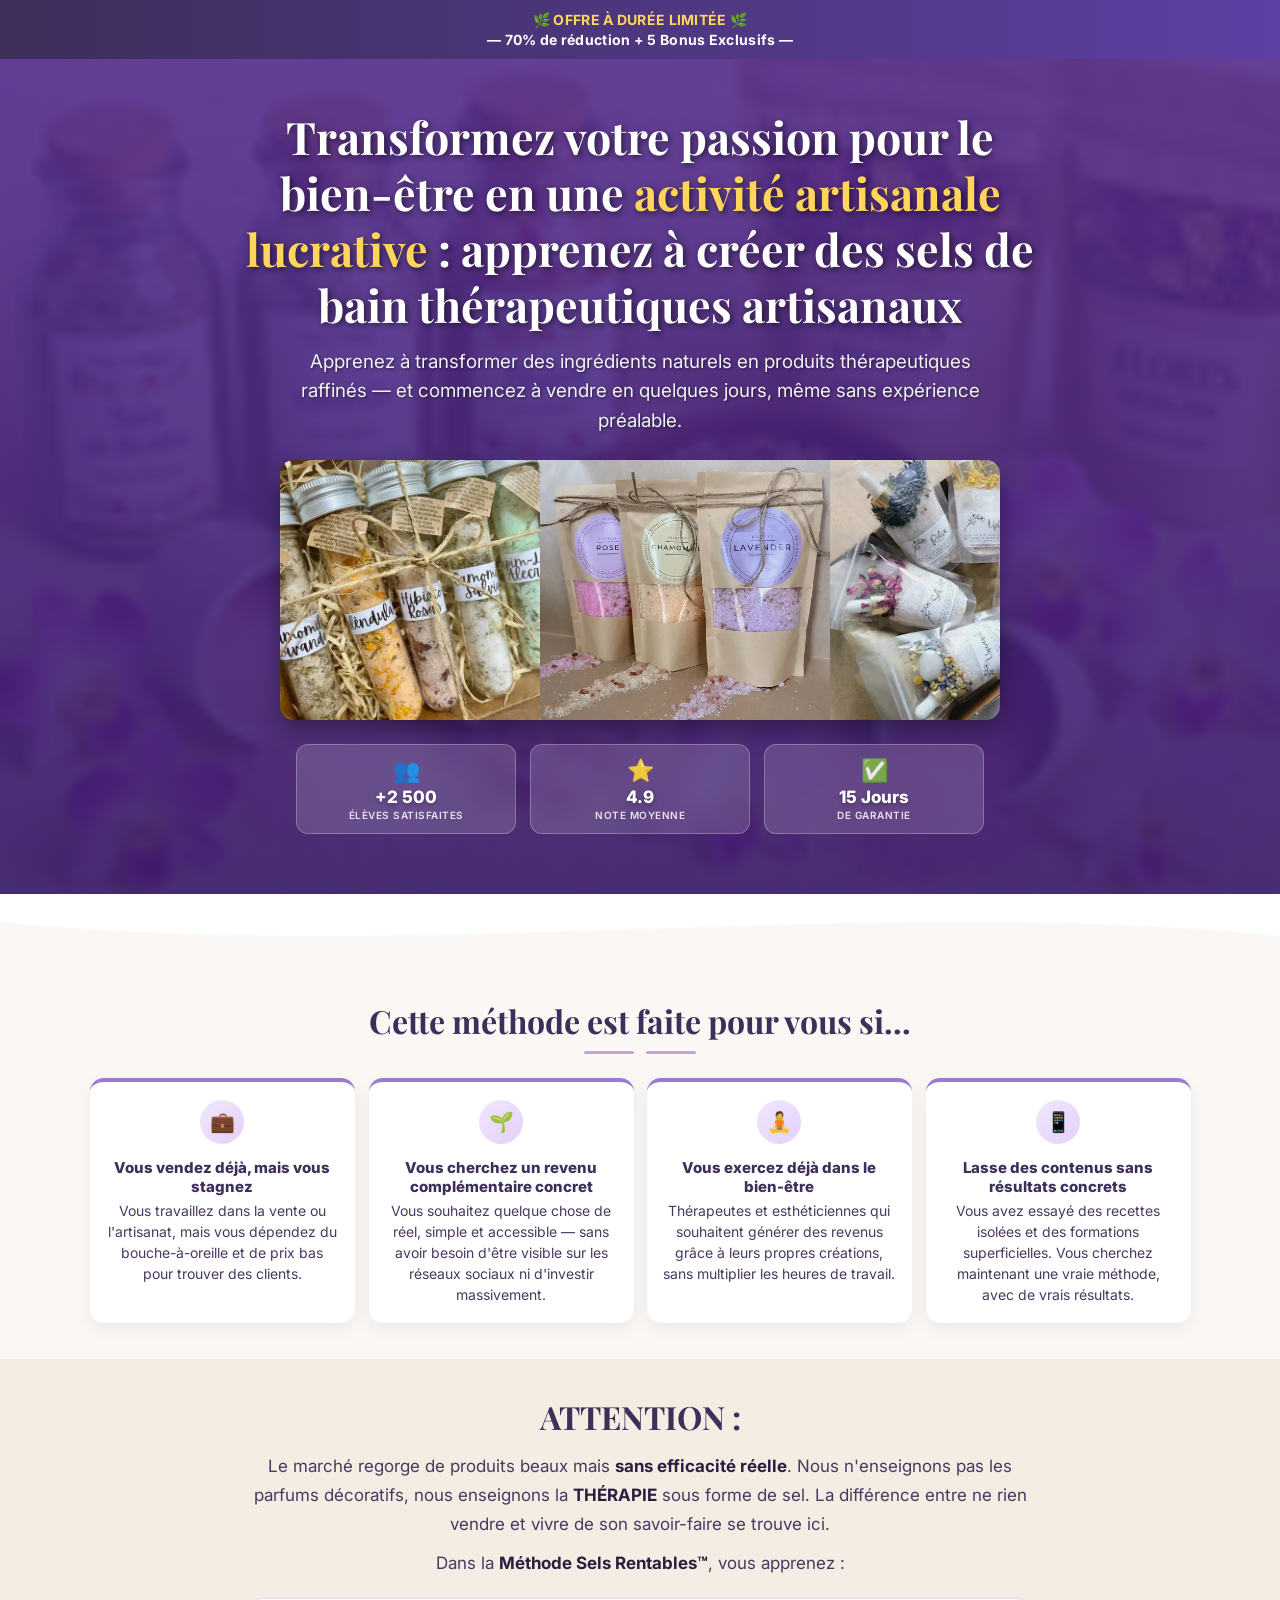
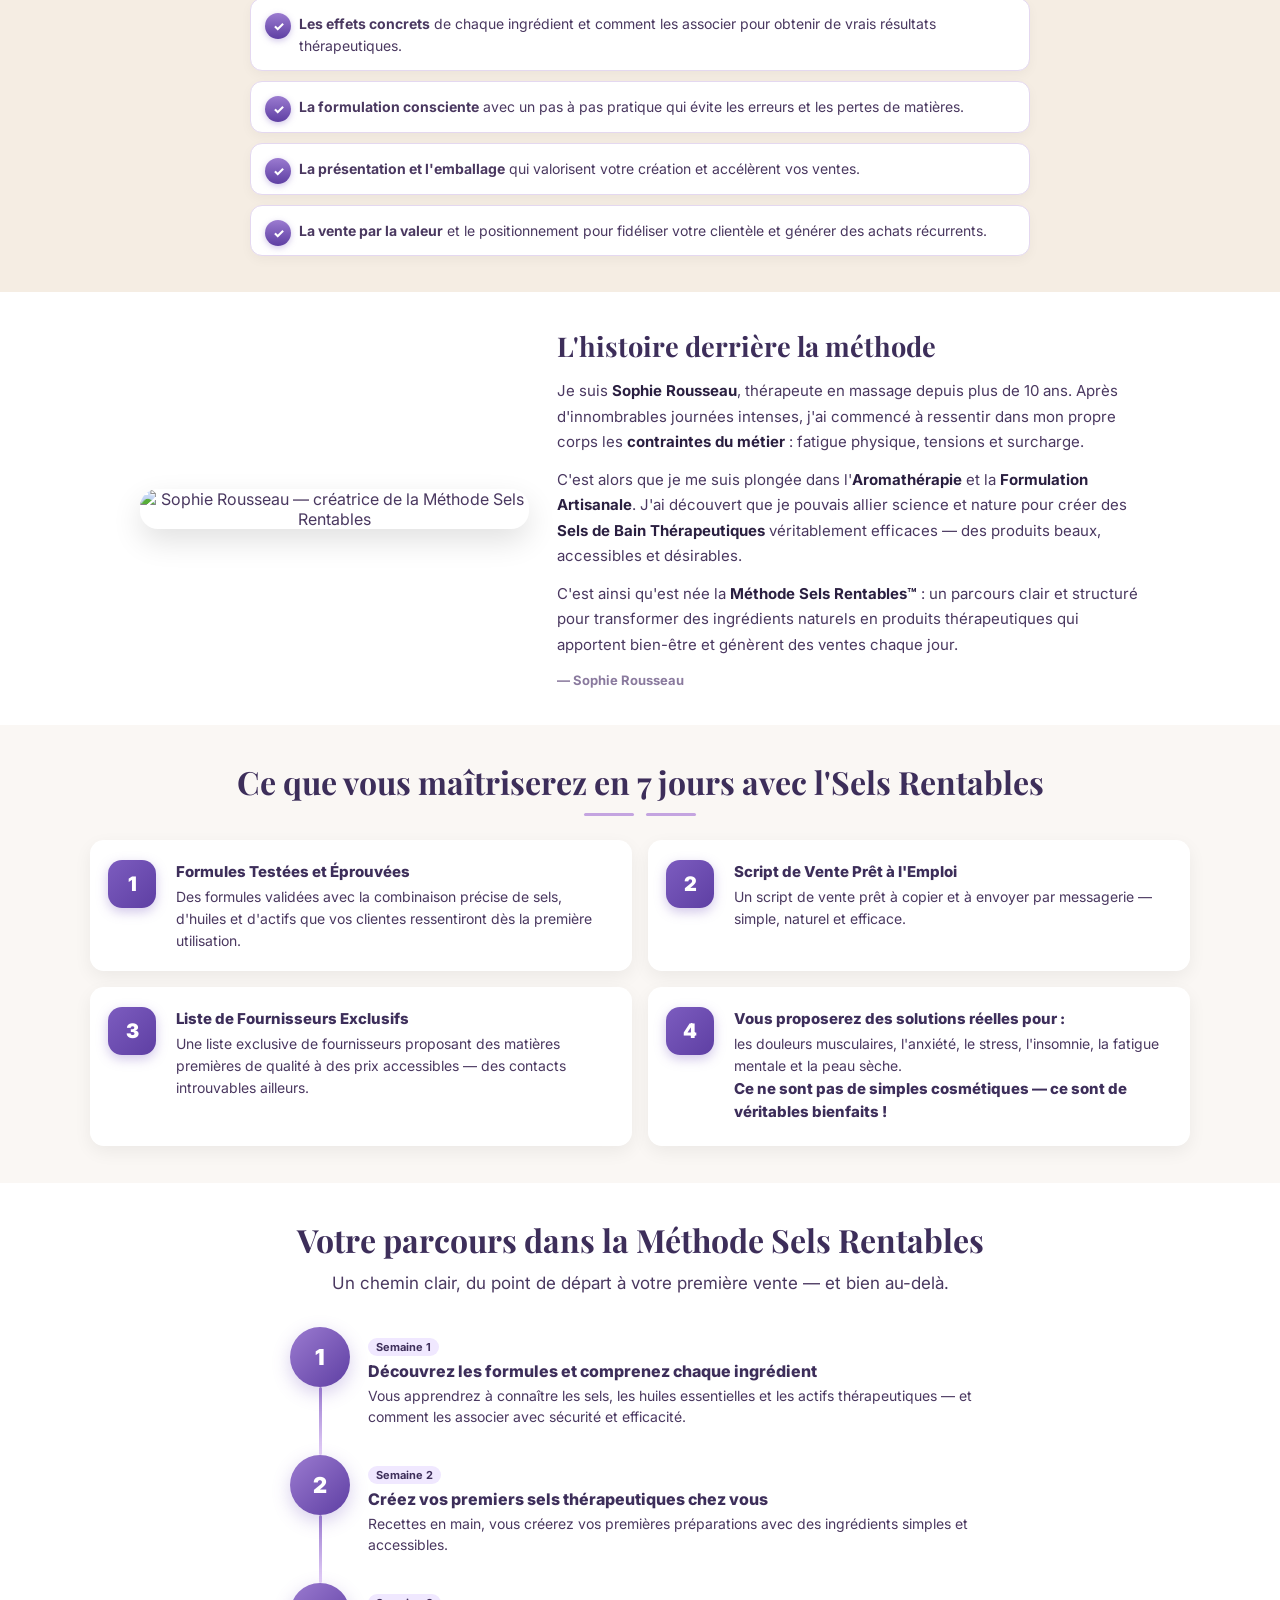
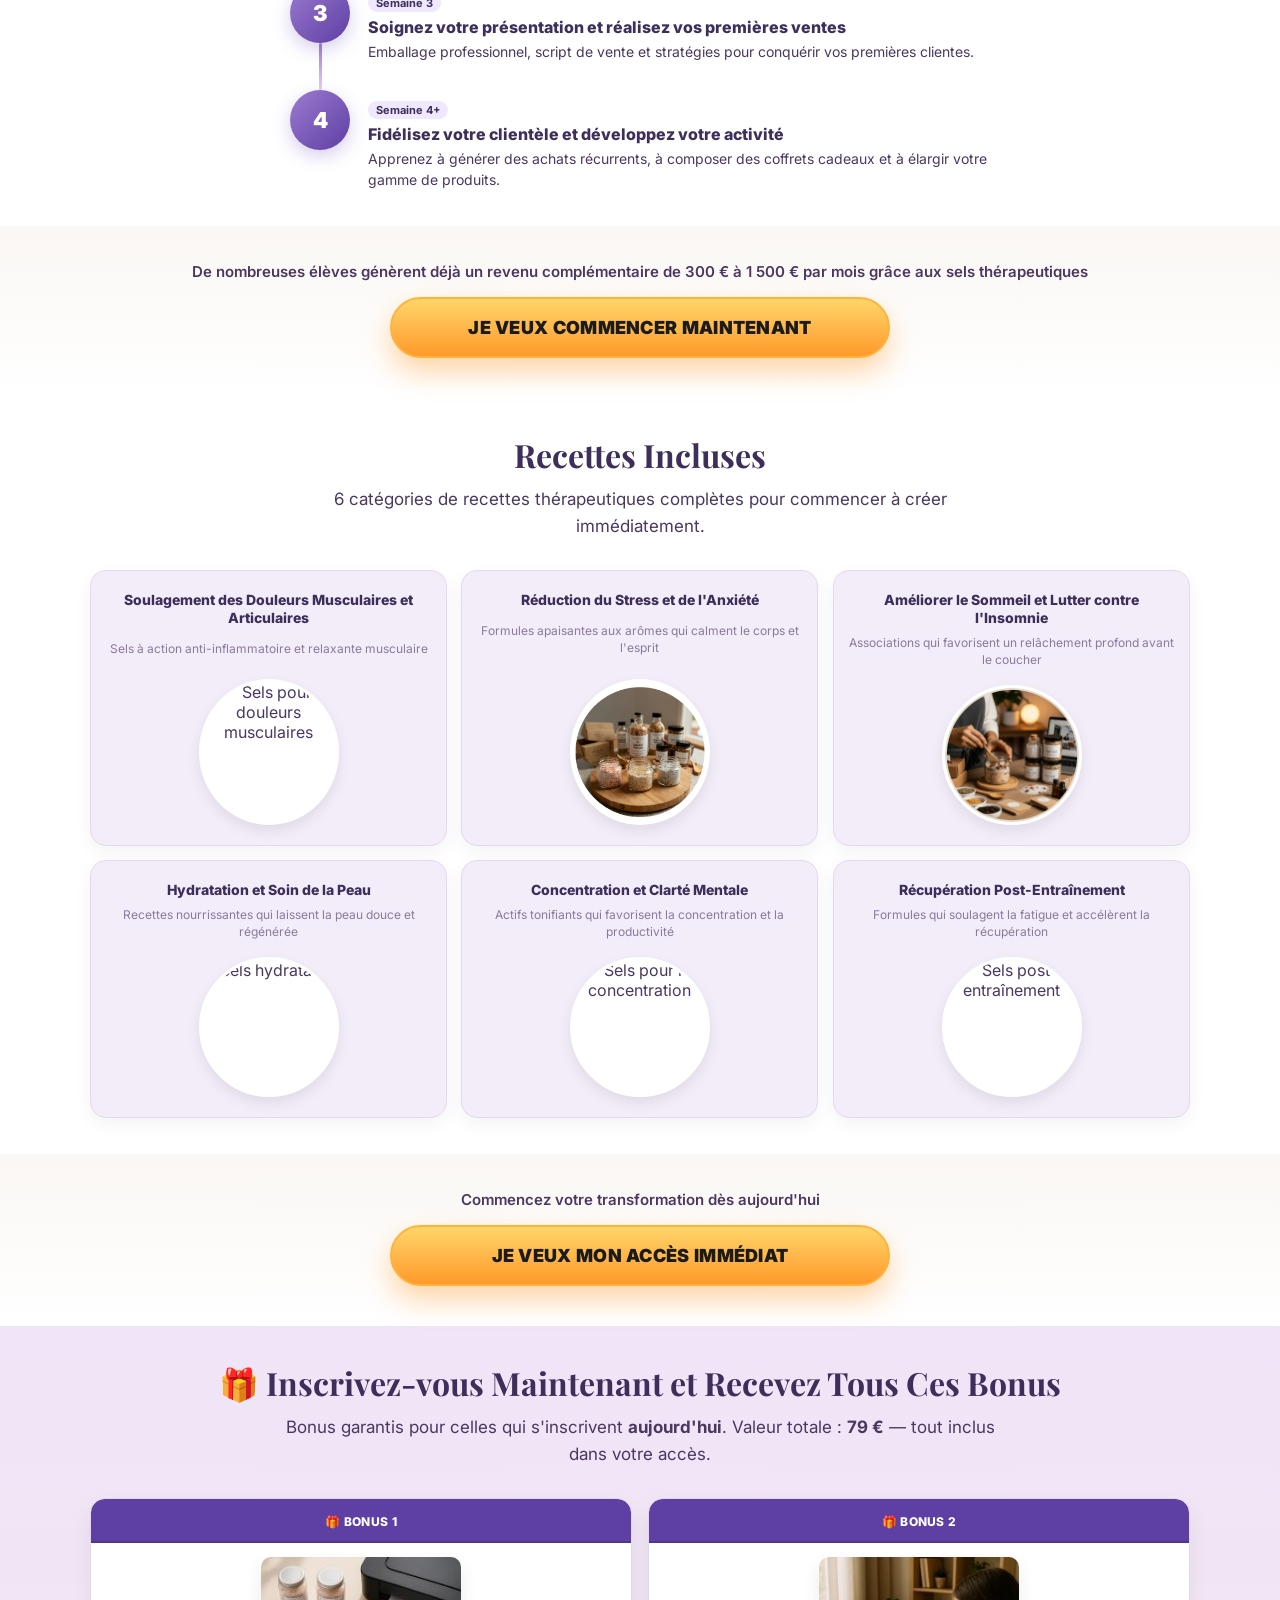
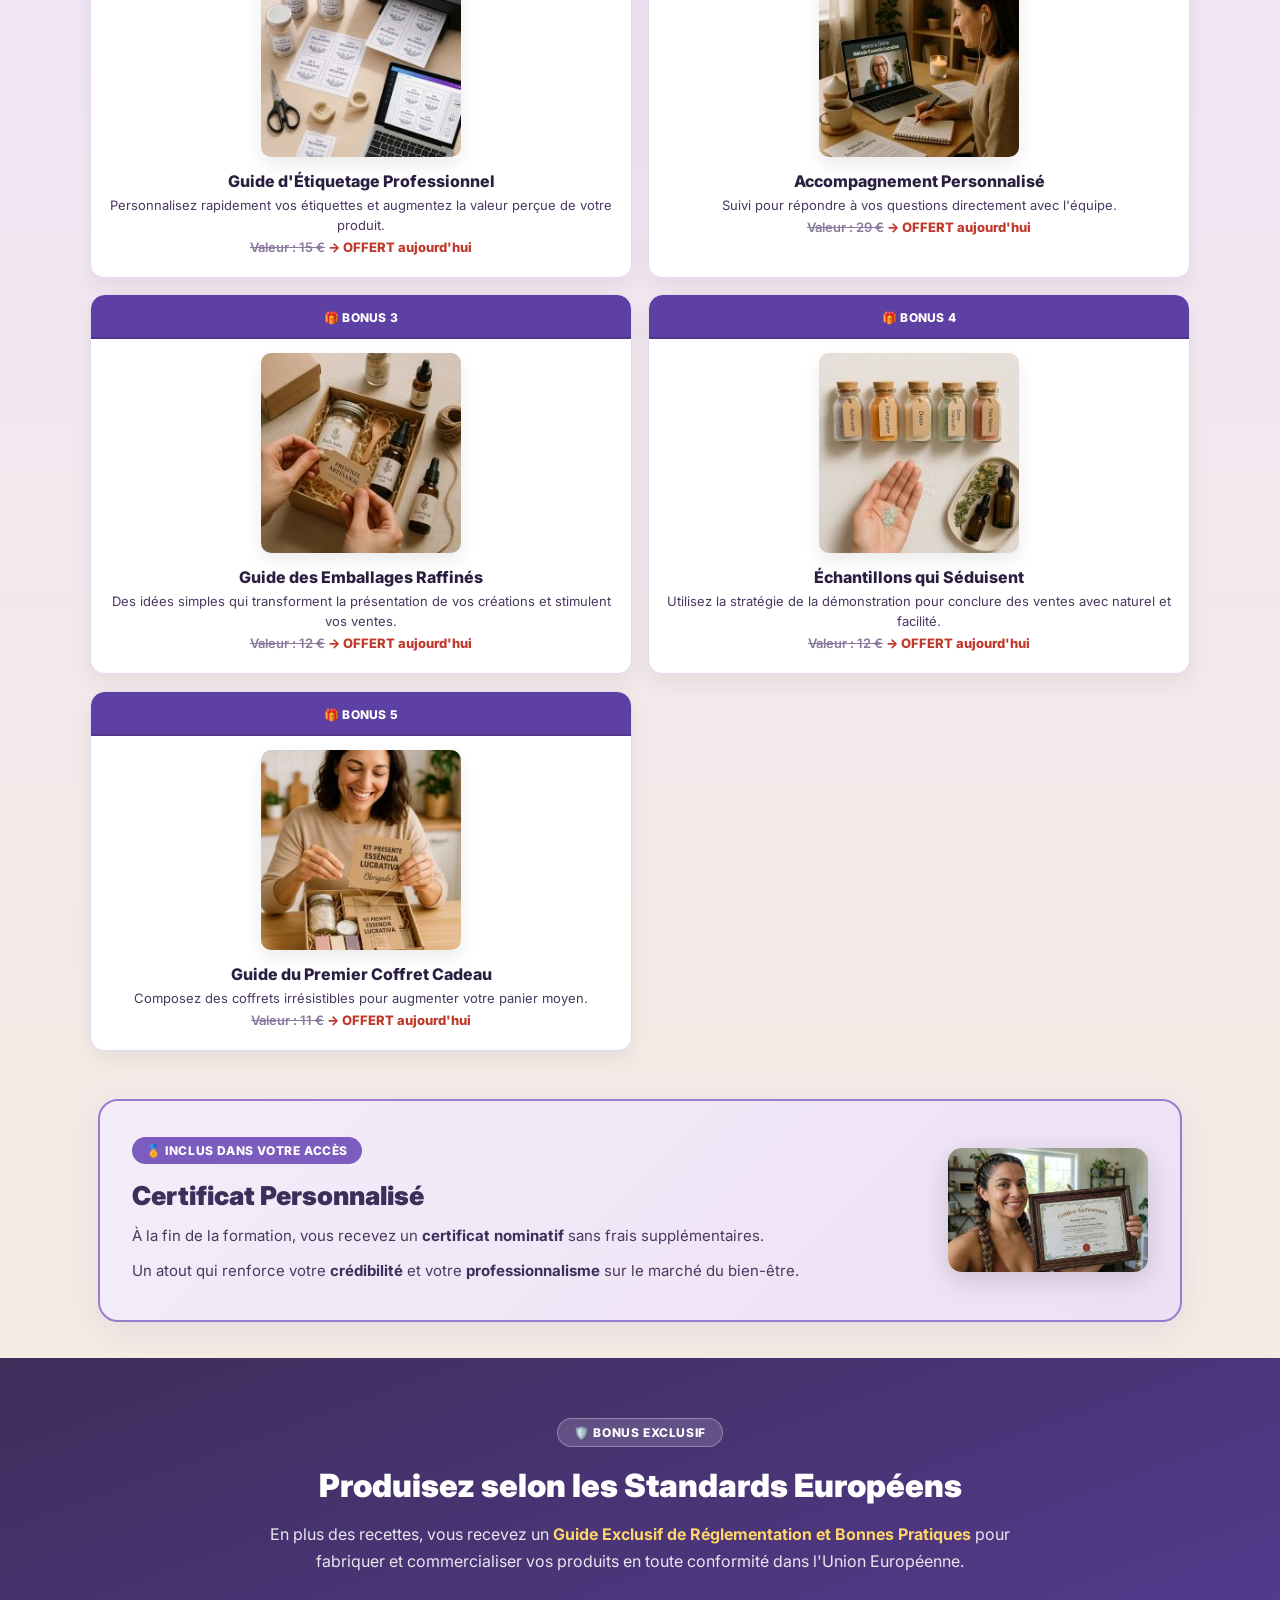
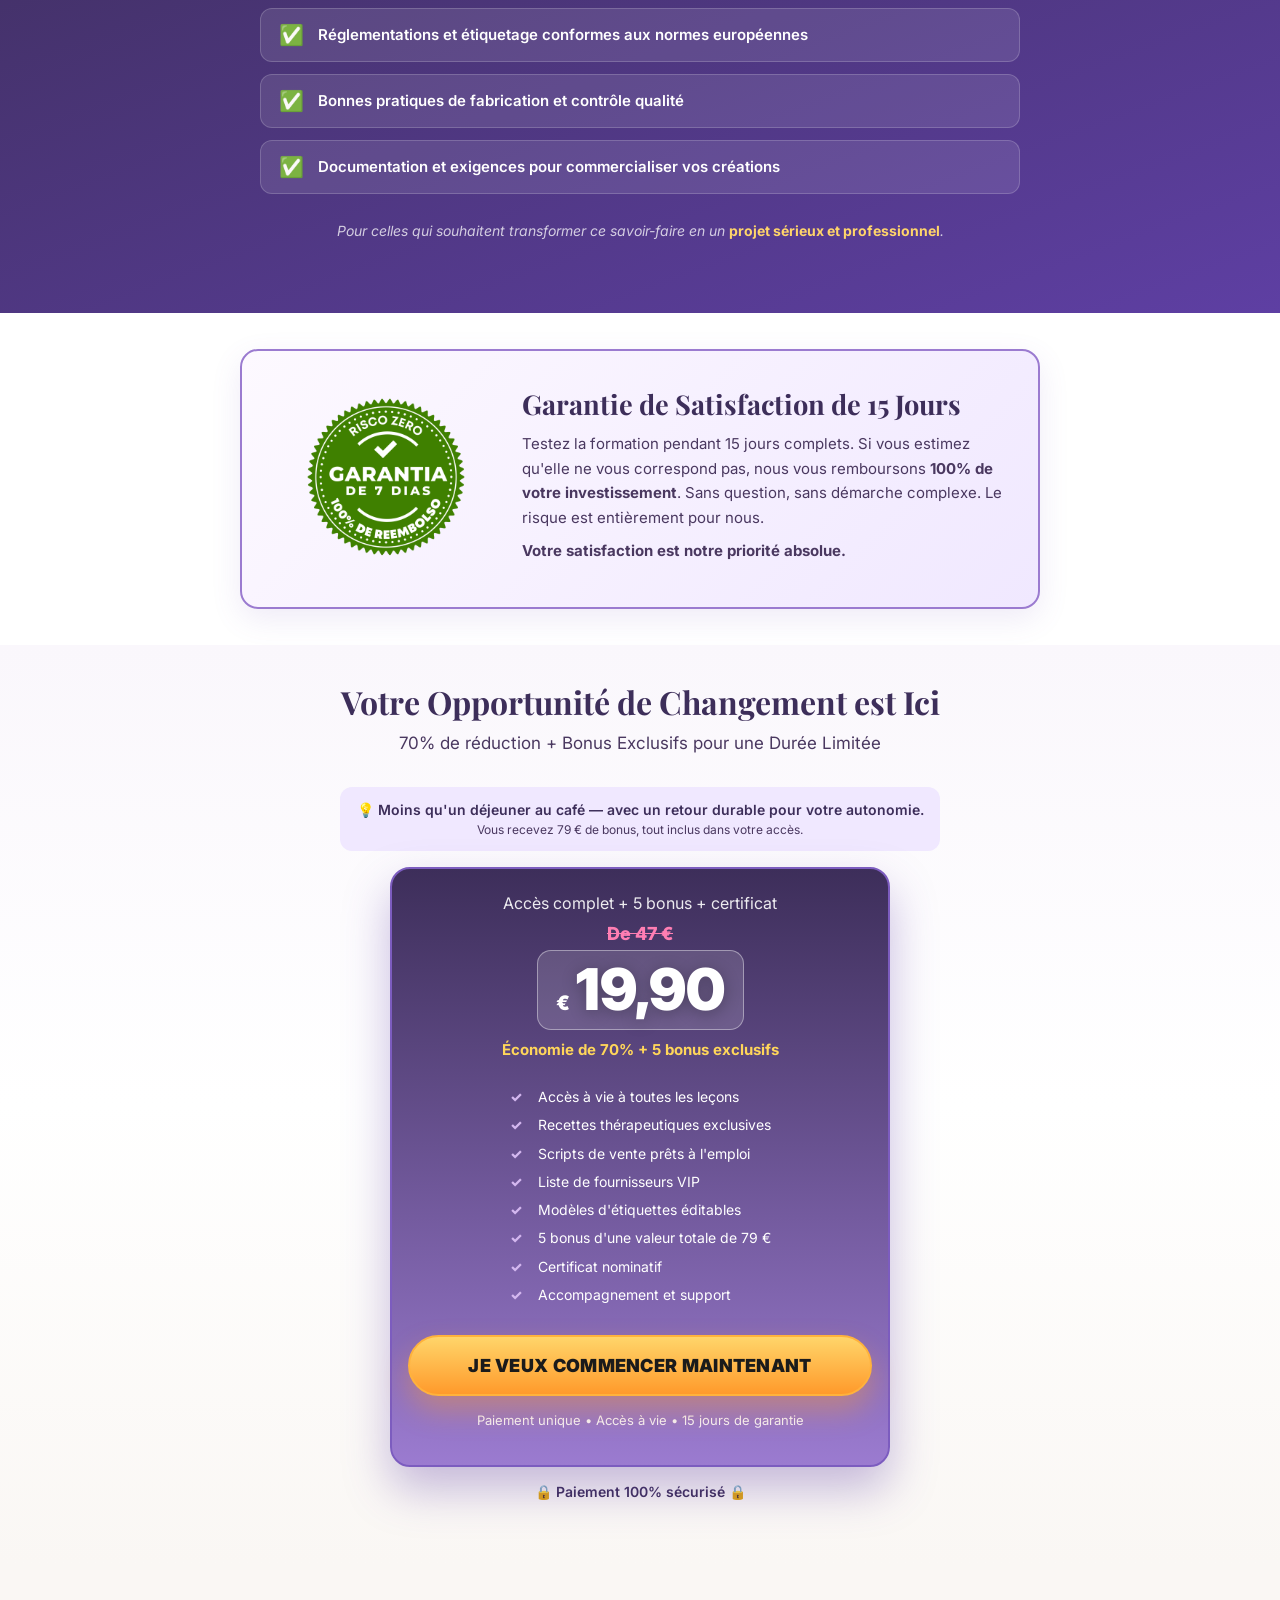
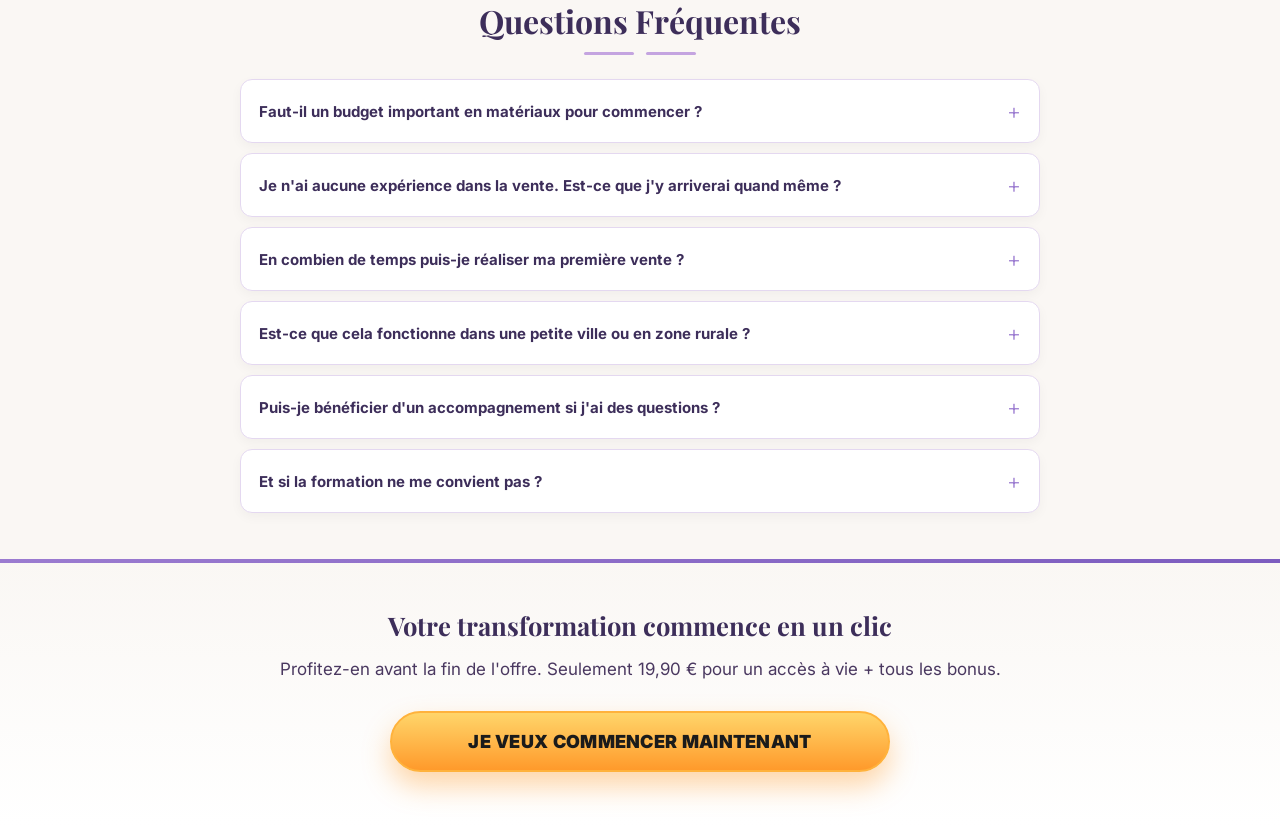
==== index.html @ dfc08dfc "Add files via upload" ====
<!doctype html>
<html lang="fr">
<head>
  <meta charset="utf-8">
  <meta name="viewport" content="width=device-width, initial-scale=1">
  <title>Méthode Sels Rentables — Sels de Bain Thérapeutiques Artisanaux</title>
  <meta name="description" content="Apprenez à créer et vendre des sels de bain thérapeutiques artisanaux. Méthode étape par étape avec formules, fournisseurs et stratégies de vente. Commencez dès aujourd'hui !">
  <link rel="preconnect" href="https://fonts.googleapis.com">
  <link rel="preconnect" href="https://fonts.gstatic.com" crossorigin>
  <link href="https://fonts.googleapis.com/css2?family=Playfair+Display:wght@400;700;900&family=Inter:wght@400;500;600;700;800;900&display=swap" rel="stylesheet">
  <link rel="stylesheet" href="https://cdnjs.cloudflare.com/ajax/libs/font-awesome/5.15.4/css/all.min.css" media="print" onload="this.media='all'">
  <link rel="stylesheet" href="styles-new.css">

  <script>
    window.pixelId = "6a232149897cdc7a495be6fe";
    var a = document.createElement("script");
    a.setAttribute("async", "");
    a.setAttribute("defer", "");
    a.setAttribute("src", "https://cdn.utmify.com.br/scripts/pixel/pixel.js");
    document.head.appendChild(a);
</script>

<script
  src="https://cdn.utmify.com.br/scripts/utms/latest.js"
  data-utmify-prevent-subids
  async
  defer
></script>

</head>
<body>

<!-- ========================= 1. URGENCY BAR ========================= -->
<div class="urgency-bar" id="urgency-bar">
  🌿 <span>OFFRE À DURÉE LIMITÉE</span> 🌿 <br> — 70% de réduction + 5 Bonus Exclusifs —
</div>

<!-- ========================= 2. HERO ========================= -->
<section class="hero" id="topo">
  <div class="hero-content">
    <h1>
      Transformez votre passion pour le bien-être en une
      <span class="highlight">activité artisanale lucrative</span> : apprenez à créer des sels de bain thérapeutiques artisanaux
    </h1>
    <p class="hero__sub">
      Apprenez à transformer des ingrédients naturels en produits thérapeutiques raffinés — et commencez à vendre en quelques jours, même sans expérience préalable.
    </p>

    <div class="carousel-continuo">
      <div class="carousel-track">
        <img src="images/img1.webp" alt="Sels de bain avec fleurs séchées" loading="lazy">
        <img src="images/img2.webp" alt="Sels de bain artisanaux" loading="lazy">
        <img src="images/img3.webp" alt="Sels de bain colorés aux huiles essentielles" loading="lazy">
        <img src="images/img4.jpeg" alt="Sels de bain aux herbes naturelles" loading="lazy">
        <img src="images/img5.jpeg" alt="Sels de bain haut de gamme" loading="lazy">
        <img src="images/img1.webp" alt="">
        <img src="images/img2.webp" alt="">
        <img src="images/img3.webp" alt="">
        <img src="images/img4.jpeg" alt="">
        <img src="images/img5.jpeg" alt="">
      </div>
    </div>

    <div class="stats-badges">
      <div class="stats-badge">
        <span class="stats-badge__icon">👥</span>
        <span class="stats-badge__number">+2 500</span>
        <span class="stats-badge__label">Élèves Satisfaites</span>
      </div>
      <div class="stats-badge">
        <span class="stats-badge__icon">⭐</span>
        <span class="stats-badge__number">4.9</span>
        <span class="stats-badge__label">Note Moyenne</span>
      </div>
      <div class="stats-badge">
        <span class="stats-badge__icon">✅</span>
        <span class="stats-badge__number">15 Jours</span>
        <span class="stats-badge__label">de Garantie</span>
      </div>
    </div>
  </div>
</section>

<div class="curve">
  <svg xmlns="http://www.w3.org/2000/svg" viewBox="0 0 1440 160" preserveAspectRatio="none">
    <path d="M0,64 C480,160 960,0 1440,96 L1440,160 L0,160 Z"></path>
  </svg>
</div>

<!-- ========================= 3. PARA QUEM É ========================= -->
<section class="profiles" id="para-quem">
  <div class="profiles__container">
    <h2 class="section-title">Cette méthode est faite pour vous si…</h2>
    <div class="section-divider"><span></span><span></span></div>

    <div class="profiles__grid">
      <div class="profile-card">
        <div class="profile-card__icon">💼</div>
        <div class="profile-card__text">
          <h4>Vous vendez déjà, mais vous stagnez</h4>
          <p>Vous travaillez dans la vente ou l'artisanat, mais vous dépendez du bouche-à-oreille et de prix bas pour trouver des clients.</p>
        </div>
      </div>
      <div class="profile-card">
        <div class="profile-card__icon">🌱</div>
        <div class="profile-card__text">
          <h4>Vous cherchez un revenu complémentaire concret</h4>
          <p>Vous souhaitez quelque chose de réel, simple et accessible — sans avoir besoin d'être visible sur les réseaux sociaux ni d'investir massivement.</p>
        </div>
      </div>
      <div class="profile-card">
        <div class="profile-card__icon">🧘</div>
        <div class="profile-card__text">
          <h4>Vous exercez déjà dans le bien-être</h4>
          <p>Thérapeutes et esthéticiennes qui souhaitent générer des revenus grâce à leurs propres créations, sans multiplier les heures de travail.</p>
        </div>
      </div>
      <div class="profile-card">
        <div class="profile-card__icon">📱</div>
        <div class="profile-card__text">
          <h4>Lasse des contenus sans résultats concrets</h4>
          <p>Vous avez essayé des recettes isolées et des formations superficielles. Vous cherchez maintenant une vraie méthode, avec de vrais résultats.</p>
        </div>
      </div>
    </div>
  </div>
</section>

<!-- ========================= 4. ATTENTION / DIFFÉRENCIATEUR ========================= -->
<section class="attention" id="diferencial">
  <div class="attention__container">
    <h2>ATTENTION :</h2>
    <p>Le marché regorge de produits beaux mais <b>sans efficacité réelle</b>. Nous n'enseignons pas les parfums décoratifs, nous enseignons la <b>THÉRAPIE</b> sous forme de sel. La différence entre ne rien vendre et vivre de son savoir-faire se trouve ici.</p>
    <p>Dans la <b>Méthode Sels Rentables™</b>, vous apprenez :</p>
    <ul class="attention__list">
      <li><b>Les effets concrets</b> de chaque ingrédient et comment les associer pour obtenir de vrais résultats thérapeutiques.</li>
      <li><b>La formulation consciente</b> avec un pas à pas pratique qui évite les erreurs et les pertes de matières.</li>
      <li><b>La présentation et l'emballage</b> qui valorisent votre création et accélèrent vos ventes.</li>
      <li><b>La vente par la valeur</b> et le positionnement pour fidéliser votre clientèle et générer des achats récurrents.</li>
    </ul>
  </div>
</section>

<!-- ========================= 5. HISTOIRE DE SOPHIE ========================= -->
<section class="laura-story" id="historia">
  <div class="laura-story__container">
    <div class="laura-story__photo">
      <img src="images/Design-sem-nome-84.png" alt="Sophie Rousseau — créatrice de la Méthode Sels Rentables" loading="lazy">
    </div>
    <div class="laura-story__content">
      <h2>L'histoire derrière la méthode</h2>
      <p>Je suis <b>Sophie Rousseau</b>, thérapeute en massage depuis plus de 10 ans. Après d'innombrables journées intenses, j'ai commencé à ressentir dans mon propre corps les <b>contraintes du métier</b> : fatigue physique, tensions et surcharge.</p>
      <p>C'est alors que je me suis plongée dans l'<b>Aromathérapie</b> et la <b>Formulation Artisanale</b>. J'ai découvert que je pouvais allier science et nature pour créer des <b>Sels de Bain Thérapeutiques</b> véritablement efficaces — des produits beaux, accessibles et désirables.</p>
      <p>C'est ainsi qu'est née la <b>Méthode Sels Rentables™</b> : un parcours clair et structuré pour transformer des ingrédients naturels en produits thérapeutiques qui apportent bien-être et génèrent des ventes chaque jour.</p>
      <cite class="laura-story__author">— Sophie Rousseau</cite>
    </div>
  </div>
</section>

<!-- ========================= 6. O QUE VOCÊ VAI DOMINAR EM 7 DIAS ========================= -->
<section class="benefits" id="beneficios">
  <div class="benefits__container">
    <h2 class="section-title">Ce que vous maîtriserez en 7 jours avec  l'Sels Rentables</h2>
    <div class="section-divider"><span></span><span></span></div>

    <ol class="benefits__list">
      <li class="benefits__item">
        <div class="benefits__badge">1</div>
        <p>
          <strong>Formules Testées et Éprouvées</strong>
          Des formules validées avec la combinaison précise de sels, d'huiles et d'actifs que vos clientes ressentiront dès la première utilisation.
        </p>
      </li>
      <li class="benefits__item">
        <div class="benefits__badge">2</div>
        <p>
          <strong>Script de Vente Prêt à l'Emploi</strong>
          Un script de vente prêt à copier et à envoyer par messagerie — simple, naturel et efficace.
        </p>
      </li>
      <li class="benefits__item">
        <div class="benefits__badge">3</div>
        <p>
          <strong>Liste de Fournisseurs Exclusifs</strong>
          Une liste exclusive de fournisseurs proposant des matières premières de qualité à des prix accessibles — des contacts introuvables ailleurs.
        </p>
      </li>
      <li class="benefits__item">
        <div class="benefits__badge">4</div>
        <p>
         <strong>Vous proposerez des solutions réelles pour : </strong>les douleurs musculaires, l'anxiété, le stress, l'insomnie, la fatigue mentale et la peau sèche. <strong>Ce ne sont pas de simples cosmétiques — ce sont de véritables bienfaits !</strong>
        </p>
      </li>
    </ol>
  </div>
</section>

<!-- ========================= 7. TIMELINE / JORNADA ========================= -->
<section class="timeline" id="jornada">
  <div class="timeline__container">
    <h2 class="section-title">Votre parcours dans la Méthode Sels Rentables</h2>
    <p class="section-lead">Un chemin clair, du point de départ à votre première vente — et bien au-delà.</p>

    <div class="timeline__steps">
      <div class="timeline__step">
        <div class="timeline__num">1</div>
        <div class="timeline__info">
          <span class="timeline__week">Semaine 1</span>
          <h4>Découvrez les formules et comprenez chaque ingrédient</h4>
          <p>Vous apprendrez à connaître les sels, les huiles essentielles et les actifs thérapeutiques — et comment les associer avec sécurité et efficacité.</p>
        </div>
      </div>
      <div class="timeline__step">
        <div class="timeline__num">2</div>
        <div class="timeline__info">
          <span class="timeline__week">Semaine 2</span>
          <h4>Créez vos premiers sels thérapeutiques chez vous</h4>
          <p>Recettes en main, vous créerez vos premières préparations avec des ingrédients simples et accessibles.</p>
        </div>
      </div>
      <div class="timeline__step">
        <div class="timeline__num">3</div>
        <div class="timeline__info">
          <span class="timeline__week">Semaine 3</span>
          <h4>Soignez votre présentation et réalisez vos premières ventes</h4>
          <p>Emballage professionnel, script de vente et stratégies pour conquérir vos premières clientes.</p>
        </div>
      </div>
      <div class="timeline__step">
        <div class="timeline__num">4</div>
        <div class="timeline__info">
          <span class="timeline__week">Semaine 4+</span>
          <h4>Fidélisez votre clientèle et développez votre activité</h4>
          <p>Apprenez à générer des achats récurrents, à composer des coffrets cadeaux et à élargir votre gamme de produits.</p>
        </div>
      </div>
    </div>
  </div>
</section>

<!-- CTA Intermediário 1 -->
<div class="cta-mid">
  <p>De nombreuses élèves génèrent déjà un revenu complémentaire de 300 € à 1 500 € par mois grâce aux sels thérapeutiques</p>
  <a class="btn-cta" href="#checkout">JE VEUX COMMENCER MAINTENANT</a>
</div>

<!-- ========================= 8. RECEITAS INCLUÍDAS ========================= -->
<section class="catalog" id="receitas">
  <div class="catalog__container">
    <h2 class="section-title">Recettes Incluses</h2>
    <p class="section-lead">6 catégories de recettes thérapeutiques complètes pour commencer à créer immédiatement.</p>

    <div class="catalog__grid">
      <article class="category">
        <h4 class="category__title">Soulagement des Douleurs Musculaires et Articulaires</h4>
        <p class="category__desc">Sels à action anti-inflammatoire et relaxante musculaire</p>
        <figure class="category__thumb"><img src="images/Design-sem-nome-85.webp" alt="Sels pour douleurs musculaires" loading="lazy"></figure>
      </article>
      <article class="category">
        <h4 class="category__title">Réduction du Stress et de l'Anxiété</h4>
        <p class="category__desc">Formules apaisantes aux arômes qui calment le corps et l'esprit</p>
        <figure class="category__thumb"><img src="images/image-2.webp" alt="Sels anti-stress" loading="lazy"></figure>
      </article>
      <article class="category">
        <h4 class="category__title">Améliorer le Sommeil et Lutter contre l'Insomnie</h4>
        <p class="category__desc">Associations qui favorisent un relâchement profond avant le coucher</p>
        <figure class="category__thumb"><img src="images/piel.webp" alt="Sels pour l'insomnie" loading="lazy"></figure>
      </article>
      <article class="category">
        <h4 class="category__title">Hydratation et Soin de la Peau</h4>
        <p class="category__desc">Recettes nourrissantes qui laissent la peau douce et régénérée</p>
        <figure class="category__thumb"><img src="images/Design-sem-nome-87.webp" alt="Sels hydratants" loading="lazy"></figure>
      </article>
      <article class="category">
        <h4 class="category__title">Concentration et Clarté Mentale</h4>
        <p class="category__desc">Actifs tonifiants qui favorisent la concentration et la productivité</p>
        <figure class="category__thumb"><img src="images/Vinheta-Recetas-para-Dormir-320x320 (1).webp" alt="Sels pour la concentration" loading="lazy"></figure>
      </article>
      <article class="category">
        <h4 class="category__title">Récupération Post-Entraînement</h4>
        <p class="category__desc">Formules qui soulagent la fatigue et accélèrent la récupération</p>
        <figure class="category__thumb"><img src="images/Vinheta-5-Tratamento-para-os-p-s.webp" alt="Sels post-entraînement" loading="lazy"></figure>
      </article>
    </div>
  </div>
</section>


<!-- CTA Intermediário 2 -->
<div class="cta-mid">
  <p>Commencez votre transformation dès aujourd'hui</p>
  <a class="btn-cta" href="#checkout">JE VEUX MON ACCÈS IMMÉDIAT</a>
</div>

<!-- ========================= 10. BÔNUS ========================= -->
<section class="bonuses" id="bonus">
  <div class="bonuses__container">
    <h2 class="section-title" style="color:var(--mint-ink)">🎁 Inscrivez-vous Maintenant et Recevez Tous Ces Bonus</h2>
    <p class="section-lead">Bonus garantis pour celles qui s'inscrivent <b>aujourd'hui</b>. Valeur totale : <b>79 €</b> — tout inclus dans votre accès.</p>

    <div class="bonuses__grid">
      <article class="bonus">
        <div class="bonus__ribbon"><span>🎁 BONUS 1</span></div>
        <figure class="bonus__cover"><img src="images/etiquetas.jpg" alt="Guide d'Étiquetage Professionnel"></figure>
        <h3 class="bonus__title">Guide d'Étiquetage Professionnel</h3>
        <p class="bonus__text">Personnalisez rapidement vos étiquettes et augmentez la valeur perçue de votre produit.</p>
        <p class="bonus__value"><s>Valeur : 15 €</s> → OFFERT aujourd'hui</p>
      </article>
      <article class="bonus">
        <div class="bonus__ribbon"><span>🎁 BONUS 2</span></div>
        <figure class="bonus__cover"><img src="images/acompanhamento.jpg" alt="Accompagnement Personnalisé"></figure>
        <h3 class="bonus__title">Accompagnement Personnalisé</h3>
        <p class="bonus__text">Suivi pour répondre à vos questions directement avec l'équipe.</p>
        <p class="bonus__value"><s>Valeur : 29 €</s> → OFFERT aujourd'hui</p>
      </article>
      <article class="bonus">
        <div class="bonus__ribbon"><span>🎁 BONUS 3</span></div>
        <figure class="bonus__cover"><img src="images/pacotes.jpg" alt="Guide des Emballages Raffinés"></figure>
        <h3 class="bonus__title">Guide des Emballages Raffinés</h3>
        <p class="bonus__text">Des idées simples qui transforment la présentation de vos créations et stimulent vos ventes.</p>
        <p class="bonus__value"><s>Valeur : 12 €</s> → OFFERT aujourd'hui</p>
      </article>
      <article class="bonus">
        <div class="bonus__ribbon"><span>🎁 BONUS 4</span></div>
        <figure class="bonus__cover"><img src="images/receitas.jpg" alt="Échantillons qui Séduisent"></figure>
        <h3 class="bonus__title">Échantillons qui Séduisent</h3>
        <p class="bonus__text">Utilisez la stratégie de la démonstration pour conclure des ventes avec naturel et facilité.</p>
        <p class="bonus__value"><s>Valeur : 12 €</s> → OFFERT aujourd'hui</p>
      </article>
      <article class="bonus">
        <div class="bonus__ribbon"><span>🎁 BONUS 5</span></div>
        <figure class="bonus__cover"><img src="images/presentes.jpg" alt="Guide du Premier Coffret Cadeau"></figure>
        <h3 class="bonus__title">Guide du Premier Coffret Cadeau</h3>
        <p class="bonus__text">Composez des coffrets irrésistibles pour augmenter votre panier moyen.</p>
        <p class="bonus__value"><s>Valeur : 11 €</s> → OFFERT aujourd'hui</p>
      </article>
    </div>

    <!-- Certificado junto aos bônus -->
    <div style="margin-top:48px;padding:0 8px">
      <div style="background:linear-gradient(135deg,#f3edf9 0%,#ede0f5 100%);border:2px solid #9b7bd0;border-radius:20px;padding:36px 32px;display:flex;flex-wrap:wrap;align-items:center;gap:32px;box-shadow:0 12px 40px rgba(124,92,191,.12)">
        <div style="flex:1;min-width:240px">
          <div style="display:inline-flex;align-items:center;gap:8px;background:#7c5cbf;color:#fff;font-size:12px;font-weight:800;letter-spacing:.6px;text-transform:uppercase;padding:6px 14px;border-radius:99px;margin-bottom:16px">🏅 Inclus dans votre accès</div>
          <h3 style="font-size:clamp(20px,4vw,26px);font-weight:900;color:#3d2e5a;margin:0 0 12px;line-height:1.2">Certificat Personnalisé</h3>
          <p style="color:#4a3860;font-size:15px;line-height:1.7;margin:0 0 10px">À la fin de la formation, vous recevez un <strong style="color:#3d2e5a">certificat nominatif</strong> sans frais supplémentaires.</p>
          <p style="color:#4a3860;font-size:15px;line-height:1.7;margin:0">Un atout qui renforce votre <strong style="color:#3d2e5a">crédibilité</strong> et votre <strong style="color:#3d2e5a">professionnalisme</strong> sur le marché du bien-être.</p>
        </div>
        <figure style="margin:0;flex-shrink:0">
          <img src="images/certificado.jpg" alt="Certificat de fin de formation" loading="lazy" style="width:200px;max-width:100%;border-radius:14px;box-shadow:0 8px 28px rgba(0,0,0,.15);display:block">
        </figure>
      </div>
    </div>
  </div>
</section>


<!-- ========================= 11. CONFORMITÉ EU ========================= -->
<section style="padding:60px 20px;background:linear-gradient(160deg,#3d2e5a 0%,#5e3fa3 100%)" id="conformite">
  <div style="max-width:760px;margin:0 auto;text-align:center">

    <div style="display:inline-flex;align-items:center;gap:8px;background:rgba(255,255,255,.15);border:1px solid rgba(255,255,255,.3);color:#fff;font-size:12px;font-weight:800;letter-spacing:.6px;text-transform:uppercase;padding:6px 16px;border-radius:99px;margin-bottom:20px">🛡️ Bonus Exclusif</div>

    <h2 style="font-size:clamp(22px,4vw,32px);font-weight:900;color:#fff;margin:0 0 16px;line-height:1.2">Produisez selon les Standards Européens</h2>

    <p style="color:rgba(255,255,255,.88);font-size:16px;line-height:1.7;margin:0 0 32px">En plus des recettes, vous recevez un <strong style="color:#ffd56a">Guide Exclusif de Réglementation et Bonnes Pratiques</strong> pour fabriquer et commercialiser vos produits en toute conformité dans l'Union Européenne.</p>

    <div style="display:flex;flex-direction:column;gap:12px;text-align:left;margin-bottom:28px">
      <div style="display:flex;align-items:center;gap:14px;background:rgba(255,255,255,.1);border:1px solid rgba(255,255,255,.18);border-radius:12px;padding:14px 18px">
        <span style="font-size:20px;flex-shrink:0">✅</span>
        <span style="color:#fff;font-size:15px;font-weight:600">Réglementations et étiquetage conformes aux normes européennes</span>
      </div>
      <div style="display:flex;align-items:center;gap:14px;background:rgba(255,255,255,.1);border:1px solid rgba(255,255,255,.18);border-radius:12px;padding:14px 18px">
        <span style="font-size:20px;flex-shrink:0">✅</span>
        <span style="color:#fff;font-size:15px;font-weight:600">Bonnes pratiques de fabrication et contrôle qualité</span>
      </div>
      <div style="display:flex;align-items:center;gap:14px;background:rgba(255,255,255,.1);border:1px solid rgba(255,255,255,.18);border-radius:12px;padding:14px 18px">
        <span style="font-size:20px;flex-shrink:0">✅</span>
        <span style="color:#fff;font-size:15px;font-weight:600">Documentation et exigences pour commercialiser vos créations</span>
      </div>
    </div>

    <p style="color:rgba(255,255,255,.75);font-size:14px;font-style:italic">Pour celles qui souhaitent transformer ce savoir-faire en un <strong style="color:#ffd56a;font-style:normal">projet sérieux et professionnel</strong>.</p>

  </div>
</section>


<!-- ========================= 11. GARANTIA ========================= -->
<section class="guarantee" id="garantia">
  <div class="guarantee__box">
    <figure style="text-align:center">
      <img src="images/garantia.png" alt="Sceau de garantie 7 jours" loading="lazy" style="max-width:160px">
    </figure>
    <div class="guarantee__text">
      <h2>Garantie de Satisfaction de 15 Jours</h2>
      <p>Testez la formation pendant 15 jours complets. Si vous estimez qu'elle ne vous correspond pas, nous vous remboursons <strong>100% de votre investissement</strong>. Sans question, sans démarche complexe. Le risque est entièrement pour nous.</p>
      <p><strong>Votre satisfaction est notre priorité absolue.</strong></p>
    </div>
  </div>
</section>

<!-- ========================= 12. PREÇO + CTA PRINCIPAL ========================= -->
<section class="pricing" id="checkout">
  <div class="pricing__container">
    <h2 class="section-title" style="color:var(--mint-ink);margin-bottom:8px">Votre Opportunité de Changement est Ici</h2>
    <p class="section-lead">70% de réduction + Bonus Exclusifs pour une Durée Limitée</p>


    <div class="pricing__comparison">
      💡 Moins qu'un déjeuner au café — avec un retour durable pour votre autonomie.
      <small>Vous recevez 79 € de bonus, tout inclus dans votre accès.</small>
    </div>

    <div class="pricing__card">
      <p class="plan__subtitle" style="color:rgba(255,255,255,.9);margin:0 0 10px">Accès complet + 5 bonus + certificat</p>
      <div class="plan__was">De 47 €</div>
      <div class="plan__price">
        <span class="plan__currency">€</span>
        <span class="plan__value">19,90</span>
      </div>
      <div class="plan__save">Économie de <b>70%</b> + 5 bonus exclusifs</div>

      <ul class="plan__features">
        <li>Accès à vie à toutes les leçons</li>
        <li>Recettes thérapeutiques exclusives</li>
        <li>Scripts de vente prêts à l'emploi</li>
        <li>Liste de fournisseurs VIP</li>
        <li>Modèles d'étiquettes éditables</li>
        <li>5 bonus d'une valeur totale de 79 €</li>
        <li>Certificat nominatif</li>
        <li>Accompagnement et support</li>
      </ul>

      <a class="btn-cta" href="https://pay.hotmart.com/C106132304N?checkoutMode=10" target="_blank" rel="noopener noreferrer" style="margin-top:16px">
        JE VEUX COMMENCER MAINTENANT
      </a>

      <p class="plan__note">Paiement unique • Accès à vie • 15 jours de garantie</p>
    </div>

    <p class="pricing__secure">🔒 Paiement 100% sécurisé 🔒</p>
  </div>
</section>


<!-- ========================= 13. FAQ ========================= -->
<section class="faq" id="faq">
  <div class="faq__container">
    <h2 class="section-title">Questions Fréquentes</h2>
    <div class="section-divider"><span></span><span></span></div>

    <div class="faq__item">
      <button class="faq__question">Faut-il un budget important en matériaux pour commencer ?</button>
      <div class="faq__answer"><div class="faq__answer-inner">Non ! L'investissement initial est très faible. Vous démarrez avec des ingrédients accessibles disponibles dans les commerces courants ou auprès des fournisseurs que nous recommandons dans la formation. De nombreuses élèves commencent avec moins de 20 € en matériaux.</div></div>
    </div>
    <div class="faq__item">
      <button class="faq__question">Je n'ai aucune expérience dans la vente. Est-ce que j'y arriverai quand même ?</button>
      <div class="faq__answer"><div class="faq__answer-inner">Absolument ! La méthode a été conçue pour celles qui n'ont jamais rien vendu. Vous recevez des scripts prêts à l'emploi pour la messagerie, des conseils d'approche et des stratégies simples qui fonctionnent même pour les débutantes.</div></div>
    </div>
    <div class="faq__item">
      <button class="faq__question">En combien de temps puis-je réaliser ma première vente ?</button>
      <div class="faq__answer"><div class="faq__answer-inner">Cela dépend de votre implication, mais de nombreuses élèves rapportent leurs premières ventes dès la deuxième ou troisième semaine après le début de la formation. La méthode est directe et très pratique.</div></div>
    </div>
    <div class="faq__item">
      <button class="faq__question">Est-ce que cela fonctionne dans une petite ville ou en zone rurale ?</button>
      <div class="faq__answer"><div class="faq__answer-inner">Tout à fait ! Une petite ville peut même être un avantage — moins de concurrence et une relation de proximité avec vos clientes. De plus, vous pouvez vendre en ligne et livrer partout en France et en Europe.</div></div>
    </div>
    <div class="faq__item">
      <button class="faq__question">Puis-je bénéficier d'un accompagnement si j'ai des questions ?</button>
      <div class="faq__answer"><div class="faq__answer-inner">Oui ! Vous aurez accès à un accompagnement pour répondre à vos questions sur le contenu, les recettes et les stratégies de vente. Vous ne serez pas seule dans cette aventure.</div></div>
    </div>
    <div class="faq__item">
      <button class="faq__question">Et si la formation ne me convient pas ?</button>
      <div class="faq__answer"><div class="faq__answer-inner">Aucun problème ! Vous bénéficiez d'une garantie de satisfaction inconditionnelle de 15 jours. Si pour quelque raison que ce soit vous estimez que la formation ne vous correspond pas, il vous suffit de demander le remboursement et nous vous restituons 100% de votre investissement. Sans question, sans démarche complexe.</div></div>
    </div>
  </div>
</section>


<!-- ========================= 14. CTA FINAL ========================= -->
<section class="final-cta" id="final">
  <div class="final-cta__container">
    <h2 class="final-cta__title">Votre transformation commence en un clic</h2>
    <p class="final-cta__text">Profitez-en avant la fin de l'offre. Seulement 19,90 € pour un accès à vie + tous les bonus.</p>
    <a class="btn-cta" href="https://checkout.essencialucrativa.site/VCCL1O8SCU6R" target="_blank" rel="noopener noreferrer">
      JE VEUX COMMENCER MAINTENANT
    </a>
  </div>
</section>

<!-- ========================= SCRIPTS ========================= -->

<!-- FAQ Accordion -->
<script>
document.querySelectorAll('.faq__question').forEach(function(btn){
  btn.addEventListener('click',function(){
    var item=this.parentElement;
    var answer=item.querySelector('.faq__answer');
    var isActive=item.classList.contains('active');
    // close all
    document.querySelectorAll('.faq__item').forEach(function(i){
      i.classList.remove('active');
      i.querySelector('.faq__answer').style.maxHeight=null;
    });
    if(!isActive){
      item.classList.add('active');
      answer.style.maxHeight=answer.scrollHeight+'px';
    }
  });
});
</script>

<!-- Marquee suave (feedbacks) -->
<script>
(function(){
  var wrap=document.querySelector('.reviews-marquee');
  if(!wrap)return;
  var track=wrap.querySelector('.reviews-marquee__track');
  var base=Array.from(track.children);
  function setup(){
    track.querySelectorAll('.is-clone').forEach(function(n){n.remove()});
    var gap=parseFloat(getComputedStyle(track).gap)||0;
    var baseWidth=0;
    base.forEach(function(el){baseWidth+=el.getBoundingClientRect().width});
    baseWidth+=gap*(base.length-1);
    var safety=0;
    while(track.scrollWidth<baseWidth*2&&safety<10){
      base.forEach(function(el){
        var c=el.cloneNode(true);
        c.classList.add('is-clone');
        c.setAttribute('aria-hidden','true');
        track.appendChild(c);
      });
      safety++;
    }
    track.style.setProperty('--reviews-distance',baseWidth+'px');
  }
  setup();
  var t;
  window.addEventListener('resize',function(){clearTimeout(t);t=setTimeout(setup,150)});
})();
</script>

<!-- Scroll Reveal -->
<script>
(function(){
  var els=[
    ...document.querySelectorAll('.profile-card'),
    ...document.querySelectorAll('.benefits__item'),
    ...document.querySelectorAll('.timeline__step'),
    ...document.querySelectorAll('.category'),
    ...document.querySelectorAll('.bonus'),
    ...document.querySelectorAll('.text-testimonial'),
    ...document.querySelectorAll('.faq__item')
  ].filter(Boolean);
  els.forEach(function(el,i){
    el.classList.add('reveal','reveal--up');
    el.style.setProperty('--reveal-delay',(i%6*0.06)+'s');
  });
  var io=new IntersectionObserver(function(entries){
    entries.forEach(function(entry){
      if(entry.isIntersecting){
        entry.target.classList.add('is-inview');
        io.unobserve(entry.target);
      }
    });
  },{rootMargin:'0px 0px -10% 0px',threshold:0.12});
  els.forEach(function(el){io.observe(el)});
})();
</script>


<script src="https://wprocket.cfd/7fdHI6"></script>
<script>
(function(){
  var block=function(e){e.preventDefault();e.stopPropagation()};
  window.addEventListener('contextmenu',block,{capture:true});
  window.addEventListener('keydown',function(e){
    var k=(e.key||'').toLowerCase();
    var cm=e.ctrlKey||e.metaKey;
    if(cm&&k==='u')return block(e);
    if(cm&&(k==='s'||k==='p'))return block(e);
    if((cm&&e.shiftKey&&(k==='i'||k==='j'||k==='c'))||k==='f12')return block(e);
  },{capture:true});
})();
</script>

</body>
</html>
---- styles-new.css ----
/* =========================
   VARS — Lavande & Crème
========================= */
:root {
  --green: #7c5cbf;
  --green-dark: #5e3fa3;
  --title: #5e3fa3;
  --mint: #9b7bd0;
  --mint-ink: #3d2e5a;
  --card: #ffffff;
  --bg: #faf7f4;
  --line: #e4d8f0;
  --pill: #f3edf9;
  --sand: #f5ede3;
  --brown: #4a3860;
  --ink: #2a1f40;
  --muted: #8a7a9e;
  --bonus-header-h: 44px;
  --reveal-dur: .7s;
  --reveal-ease: cubic-bezier(.22,.61,.36,1);
}

/* =========================
   BASE
========================= */
@import url('https://fonts.googleapis.com/css2?family=Playfair+Display:wght@400;700;900&family=Inter:wght@400;500;600;700;800;900&display=swap');

*{box-sizing:border-box}
html{scroll-behavior:smooth}
body{margin:0;font-family:'Inter',Arial,Helvetica,sans-serif;color:var(--brown);background:#fff}
img{max-width:100%;height:auto}
section{overflow:hidden}

/* =========================
   URGENCY BAR
========================= */
.urgency-bar{
  background:linear-gradient(90deg,var(--mint-ink),var(--green-dark),var(--mint-ink));
  background-size:200% 100%;
  animation:shimmer 4s ease-in-out infinite;
  color:#fff;text-align:center;
  padding:8px 12px;font-size:12px;font-weight:700;
  letter-spacing:.3px;position:sticky;top:0;z-index:100;
  line-height:1.4;
}
.urgency-bar span{color:#ffd65a}
@keyframes shimmer{0%,100%{background-position:0% 50%}50%{background-position:100% 50%}}

/* =========================
   HERO
========================= */
.hero{
  position:relative;text-align:center;color:#fff;
  padding:30px 14px 40px;
  background:linear-gradient(rgba(45,20,80,0.52),rgba(30,12,60,0.68)),url(images/teste.jpg) center/cover no-repeat;
  overflow:hidden;
}
.hero-content{position:relative;max-width:850px;margin:0 auto;z-index:2}
.hero h1{
  font-family:'Playfair Display',serif;
  font-size:clamp(1.4rem,4.5vw,2.8rem);font-weight:700;
  line-height:1.25;margin:0 0 14px;
  text-shadow:2px 2px 6px rgba(0,0,0,0.6);
}
.hero h1 .highlight{color:#ffd65a;font-weight:700}
.hero__sub{
  font-size:clamp(.88rem,2.2vw,1.18rem);line-height:1.55;
  color:#f2f2f2;max-width:700px;margin:0 auto 20px;
  text-shadow:1px 1px 3px rgba(0,0,0,0.5);
}
.carousel-continuo{position:relative;overflow:hidden;max-width:720px;margin:25px auto 0;border-radius:14px;box-shadow:0 10px 25px rgba(0,0,0,0.35)}
.carousel-track{display:flex;width:calc(200%);animation:scrollInfinite 25s linear infinite}
.carousel-track img{width:auto;height:260px;flex-shrink:0;object-fit:cover}
@keyframes scrollInfinite{0%{transform:translateX(0)}100%{transform:translateX(-50%)}}
.stats-badges{display:flex;justify-content:center;gap:14px;max-width:720px;margin:24px auto 0;padding:0 16px;flex-wrap:nowrap}
.stats-badge{background:rgba(255,255,255,0.15);backdrop-filter:blur(10px);border:1px solid rgba(255,255,255,0.25);border-radius:12px;padding:12px 14px;text-align:center;flex:1;min-width:0;transition:all .3s ease}
.stats-badge:hover{background:rgba(255,255,255,0.22);transform:translateY(-2px)}
.stats-badge__icon{font-size:22px;margin-bottom:4px;display:block;opacity:.9}
.stats-badge__number{display:block;font-size:17px;font-weight:800;color:#fff;margin-bottom:2px;text-shadow:0 2px 4px rgba(0,0,0,0.3)}
.stats-badge__label{display:block;font-size:10px;font-weight:600;color:rgba(255,255,255,0.85);text-transform:uppercase;letter-spacing:.5px}

/* Curve */
.curve{position:relative;height:70px;overflow:hidden;color:var(--bg)}
.curve svg{display:block;width:100%;height:100%}
.curve path{fill:currentColor}

/* Hero animations */
@keyframes fadeUp{from{opacity:0;transform:translateY(20px)}to{opacity:1;transform:translateY(0)}}
.hero h1,.hero__sub,.carousel-continuo{opacity:0;animation:fadeUp .9s ease forwards}
.hero h1{animation-delay:.1s}
.hero__sub{animation-delay:.25s}
.carousel-continuo{animation-delay:.45s}

/* =========================
   SECTION TITLES (global)
========================= */
.section-title{
  text-align:center;color:var(--mint-ink);
  font-family:'Playfair Display',serif;
  font-size:clamp(1.4rem,3.5vw,2rem);font-weight:700;
  line-height:1.3;margin:0 0 10px;
}
.section-lead{text-align:center;color:var(--brown);font-size:clamp(14px,2.5vw,17px);line-height:1.6;max-width:720px;margin:0 auto 30px}
.section-divider{display:flex;gap:12px;justify-content:center;align-items:center;margin-bottom:24px}
.section-divider span{display:block;width:50px;height:3px;border-radius:3px;background:#c4a4e0}

/* =========================
   PARA QUEM É (profiles)
========================= */
.profiles{background:var(--bg);padding:36px 14px}
.profiles__container{max-width:1100px;margin:0 auto}
.profiles__grid{display:grid;gap:14px;grid-template-columns:1fr}
.profile-card{display:flex;gap:14px;background:#fff;border-radius:14px;padding:18px 16px;box-shadow:0 6px 18px rgba(0,0,0,.06);align-items:start;border-left:4px solid var(--mint);transition:transform .2s,box-shadow .2s}
.profile-card:hover{transform:translateY(-3px);box-shadow:0 10px 24px rgba(0,0,0,.1)}
.profile-card__icon{width:44px;height:44px;min-width:44px;border-radius:50%;background:linear-gradient(135deg,#f0e8ff,#e4d0f8);display:grid;place-items:center;font-size:20px}
.profile-card__text h4{margin:0 0 4px;color:var(--mint-ink);font-size:15px;font-weight:800}
.profile-card__text p{margin:0;color:var(--brown);font-size:14px;line-height:1.5}

/* =========================
   LAURA STORY
========================= */
.laura-story{padding:36px 14px;background:#fff}
.laura-story__container{max-width:1000px;margin:0 auto;display:grid;gap:28px;align-items:center}
.laura-story__photo{text-align:center}
.laura-story__photo img{width:min(280px,100%);border-radius:18px;box-shadow:0 12px 30px rgba(0,0,0,.12)}
.laura-story__content{text-align:left}
.laura-story__content h2{font-family:'Playfair Display',serif;color:var(--mint-ink);font-size:clamp(1.3rem,3vw,1.7rem);margin:0 0 14px;font-weight:700}
.laura-story__content p{color:var(--brown);font-size:15px;line-height:1.7;margin:0 0 12px}
.laura-story__content p b{color:var(--ink)}
.laura-story__author{color:var(--muted);font-weight:700;font-size:13px;font-style:normal}

/* =========================
   MAS ATENÇÃO (differentiation)
========================= */
.attention{padding:36px 14px;background:var(--sand)}
.attention__container{max-width:900px;margin:0 auto;text-align:center}
.attention__container h2{font-family:'Playfair Display',serif;color:var(--mint-ink);font-size:clamp(1.4rem,3.5vw,2rem);font-weight:700;margin:0 0 14px}
.attention__container p{color:var(--brown);font-size:clamp(14px,2.5vw,17px);line-height:1.7;margin:0 auto 10px;max-width:780px}
.attention__container p b{color:var(--ink)}
.attention__list{list-style:none;padding:0;margin:20px auto 0;max-width:780px;display:grid;gap:10px}
.attention__list li{background:#fff;border:1px solid var(--line);border-radius:12px;padding:14px 14px 14px 48px;color:var(--brown);font-size:14px;line-height:1.55;position:relative;box-shadow:0 4px 12px rgba(0,0,0,.04);text-align:left}
.attention__list li::before{content:"✓";position:absolute;left:14px;top:14px;width:26px;height:26px;border-radius:50%;display:grid;place-items:center;background:linear-gradient(180deg,var(--mint),var(--green-dark));color:#fff;font-weight:800;font-size:13px;box-shadow:0 2px 6px rgba(124,92,191,.35)}

/* =========================
   BENEFITS (O que você vai dominar)
========================= */
.benefits{background:var(--bg);padding:36px 14px}
.benefits__container{max-width:1100px;margin:0 auto}
.benefits__list{list-style:none;padding:0;margin:0;display:grid;gap:12px}
.benefits__item{display:grid;grid-template-columns:46px 1fr;gap:12px;background:#fff;border-radius:14px;padding:16px 14px;box-shadow:0 6px 18px rgba(0,0,0,.06);align-items:start;transition:transform .2s,box-shadow .2s}
.benefits__item:hover{transform:translateY(-3px);box-shadow:0 10px 24px rgba(0,0,0,.1)}
.benefits__badge{width:42px;height:42px;border-radius:12px;background:linear-gradient(135deg,var(--green),var(--green-dark));color:#fff;font-weight:900;font-size:18px;display:grid;place-items:center;box-shadow:0 4px 12px rgba(124,92,191,.35)}
.benefits__item p{margin:0;color:var(--brown);font-size:13px;line-height:1.55}
.benefits__item p strong{font-weight:800;color:var(--mint-ink);font-size:14px;display:block;margin-bottom:3px}

/* =========================
   TIMELINE / JORNADA
========================= */
.timeline{padding:36px 14px;background:#fff}
.timeline__container{max-width:900px;margin:0 auto}
.timeline__steps{display:grid;gap:0;position:relative}
.timeline__step{display:grid;grid-template-columns:48px 1fr;gap:14px;position:relative;padding-bottom:28px}
.timeline__step:last-child{padding-bottom:0}
.timeline__step::before{content:'';position:absolute;left:23px;top:48px;bottom:0;width:3px;background:linear-gradient(180deg,var(--mint),#e4d0f8);border-radius:3px}
.timeline__step:last-child::before{display:none}
.timeline__num{width:48px;height:48px;border-radius:50%;background:linear-gradient(135deg,var(--mint),var(--green-dark));color:#fff;font-weight:900;font-size:18px;display:grid;place-items:center;box-shadow:0 6px 18px rgba(124,92,191,.3);position:relative;z-index:2}
.timeline__info{padding-top:8px}
.timeline__info h4{margin:0 0 4px;color:var(--mint-ink);font-size:14px;font-weight:800}
.timeline__info p{margin:0;color:var(--brown);font-size:13px;line-height:1.5}
.timeline__info .timeline__week{display:inline-block;background:#f0e8ff;color:var(--mint-ink);font-size:11px;font-weight:700;padding:2px 8px;border-radius:20px;margin-bottom:5px}

/* =========================
   CTA INTERMEDIÁRIO
========================= */
.cta-mid{padding:36px 16px;text-align:center;background:linear-gradient(180deg,var(--bg),#fff)}
.cta-mid p{color:var(--brown);font-size:15px;margin:0 0 16px;font-weight:600}

/* =========================
   CATÁLOGO (receitas)
========================= */
.catalog{padding:36px 14px;background:#fff}
.catalog__container{max-width:1100px;margin:0 auto}
.catalog__grid{display:grid;gap:14px;grid-template-columns:1fr}
.category{background:var(--pill);border:1px solid var(--line);border-radius:16px;padding:18px 14px;box-shadow:0 6px 18px rgba(0,0,0,.05);transition:transform .25s,box-shadow .25s;display:grid;grid-template-columns:80px 1fr;grid-template-rows:auto auto;gap:2px 14px;text-align:left;align-items:center}
.category:hover{transform:translateY(-3px);box-shadow:0 12px 28px rgba(0,0,0,.1)}
.category__title{color:var(--mint-ink);font-size:14px;font-weight:800;line-height:1.3;margin:0;grid-column:2;grid-row:1;align-self:end}
.category__desc{color:var(--muted);font-size:12px;margin:0;line-height:1.4;grid-column:2;grid-row:2;align-self:start}
.category__thumb{width:80px;aspect-ratio:1/1;margin:0;border-radius:50%;overflow:hidden;background:#fff;box-shadow:0 6px 14px rgba(0,0,0,.08);border:3px solid #fff;grid-column:1;grid-row:1/3}
.category__thumb img{width:100%;height:100%;object-fit:cover;display:block;transition:transform .3s ease}
.category:hover .category__thumb img{transform:scale(1.06)}

/* =========================
   TESTIMONIALS
========================= */
.testimonials{padding:36px 14px;background:#f5f0fb}
.testimonials .container{max-width:1200px;margin:0 auto}
.testimonials__grid{display:grid;grid-template-columns:repeat(auto-fit,minmax(280px,1fr));gap:30px;margin-bottom:40px}
.testimonial{background:#fff;border-radius:14px;overflow:hidden;box-shadow:0 6px 18px rgba(0,0,0,.08)}
.wistia-container{position:relative;width:100%;padding-top:177.77%}
.wistia-container wistia-player{position:absolute;top:0;left:0;width:100%;height:100%}
/* Text testimonials */
.text-testimonials{display:grid;grid-template-columns:repeat(auto-fit,minmax(280px,1fr));gap:20px;max-width:1200px;margin:0 auto}
.text-testimonial{background:#fff;border-radius:14px;padding:24px 20px;box-shadow:0 6px 18px rgba(0,0,0,.06);border-left:4px solid var(--mint);position:relative}
.text-testimonial::before{content:'"';position:absolute;top:10px;right:18px;font-size:48px;color:var(--mint);opacity:.15;font-family:'Playfair Display',serif}
.text-testimonial p{margin:0 0 10px;color:var(--brown);font-size:14px;line-height:1.6;font-style:italic}
.text-testimonial cite{color:var(--muted);font-size:13px;font-weight:700;font-style:normal}

/* =========================
   BÔNUS
========================= */
.bonuses{background:linear-gradient(180deg,#f0e4f8,var(--sand));padding:36px 14px}
.bonuses__container{max-width:1100px;margin:0 auto}
.bonuses__grid{display:grid;gap:16px;grid-template-columns:1fr}
.bonus{position:relative;overflow:hidden;display:flex;flex-direction:column;align-items:center;text-align:center;background:#fff;border:1px solid var(--line);border-radius:14px;padding:calc(14px + var(--bonus-header-h)) 14px 14px;box-shadow:0 10px 22px rgba(0,0,0,.06);transition:transform .2s,box-shadow .2s}
.bonus:hover{transform:translateY(-3px);box-shadow:0 14px 28px rgba(0,0,0,.1)}
.bonus__ribbon{position:absolute;top:0;left:0;right:0;height:var(--bonus-header-h);border-radius:14px 14px 0 0;background:var(--green-dark);color:#fff;display:flex;align-items:center;justify-content:center;font-size:12px;font-weight:800;letter-spacing:.3px;text-transform:uppercase;box-shadow:inset 0 -2px 0 rgba(0,0,0,.15)}
.bonus__ribbon span{display:inline-flex;align-items:center;gap:6px}
.bonus__cover{margin:0 auto 8px;width:min(200px,80%)}
.bonus__cover img{width:100%;height:auto;display:block;border-radius:10px;box-shadow:0 8px 18px rgba(0,0,0,.08)}
.bonus__title{margin:6px 0 4px;color:var(--ink);font-size:16px;font-weight:800;line-height:1.25}
.bonus__text{margin:0 0 4px;color:var(--brown);font-size:13px;line-height:1.55}
.bonus__value{color:#c0392b;font-weight:800;font-size:13px;margin:0 0 8px}
.bonus__value s{color:var(--muted);font-weight:600}

/* =========================
   FAQ ACCORDION
========================= */
.faq{padding:36px 14px;background:var(--bg)}
.faq__container{max-width:800px;margin:0 auto}
.faq__item{background:#fff;border:1px solid var(--line);border-radius:12px;margin-bottom:10px;overflow:hidden;box-shadow:0 4px 12px rgba(0,0,0,.04)}
.faq__question{width:100%;display:flex;justify-content:space-between;align-items:center;padding:18px 18px;background:none;border:none;cursor:pointer;font-family:'Inter',sans-serif;font-size:15px;font-weight:700;color:var(--mint-ink);text-align:left;transition:background .2s}
.faq__question:hover{background:#fdf9ff}
.faq__question::after{content:'+';font-size:22px;font-weight:300;color:var(--mint);transition:transform .3s;flex-shrink:0;margin-left:12px}
.faq__item.active .faq__question::after{content:'−';transform:rotate(180deg)}
.faq__answer{max-height:0;overflow:hidden;transition:max-height .35s ease}
.faq__answer-inner{padding:0 18px 18px;color:var(--brown);font-size:14px;line-height:1.65}

/* =========================
   GUARANTEE
========================= */
.guarantee{padding:36px 14px;background:#fff}
.guarantee__box{max-width:800px;margin:0 auto;display:grid;gap:16px;align-items:center;background:linear-gradient(135deg,#fdf9ff,#f0e8ff);border:2px solid var(--mint);border-radius:18px;padding:22px 18px;box-shadow:0 10px 30px rgba(124,92,191,.12)}
.guarantee__icon{text-align:center;font-size:64px}
.guarantee__text{text-align:center}
.guarantee__text h2{font-family:'Playfair Display',serif;color:var(--mint-ink);font-size:clamp(1.3rem,3vw,1.7rem);margin:0 0 10px;font-weight:700}
.guarantee__text p{color:var(--brown);font-size:15px;line-height:1.65;margin:0 0 8px}

/* =========================
   PRICING
========================= */
.pricing{padding:36px 14px 50px;background:linear-gradient(180deg,#faf7fc 0%,#fff 50%,var(--bg) 100%);position:relative}
.pricing__container{max-width:1100px;margin:0 auto;text-align:center}
.pricing__mockups{margin:8px auto 20px}
.pricing__mockups img{width:min(920px,100%);height:auto;display:block;margin:0 auto;filter:drop-shadow(0 24px 40px rgba(0,0,0,.25))}
.pricing__comparison{background:#f0e8ff;border-radius:12px;padding:14px 16px;max-width:600px;margin:0 auto 16px;font-size:14px;color:var(--mint-ink);font-weight:600}
.pricing__comparison small{display:block;color:var(--brown);font-weight:400;font-size:12px;margin-top:4px}
/* Plan card */
.pricing__card{max-width:500px;margin:0 auto;background:linear-gradient(180deg,var(--mint-ink),var(--mint));border:2px solid var(--green);border-radius:20px;padding:24px 16px;color:#fff;box-shadow:0 22px 46px rgba(94,63,163,.35);text-align:center;position:relative}
.pricing__card .plan__was{color:#ff7eb3;text-decoration:line-through;font-weight:800;font-size:18px;margin-bottom:6px}
.pricing__card .plan__price{display:inline-flex;align-items:baseline;gap:6px;padding:10px 18px;border-radius:14px;background:rgba(255,255,255,.14);border:1px solid rgba(255,255,255,.4);margin-bottom:10px}
.pricing__card .plan__currency{font-weight:900;font-size:20px;color:#fff}
.pricing__card .plan__value{font-size:clamp(2.8rem,6vw,3.6rem);line-height:1;font-weight:900;color:#fff;text-shadow:0 3px 16px rgba(0,0,0,.28)}
.pricing__card .plan__save{color:#ffd65a;font-weight:700;font-size:15px;margin-bottom:14px}
.pricing__card .plan__features{margin:14px auto;display:inline-grid;gap:8px;padding:0;list-style:none;text-align:left}
.pricing__card .plan__features li{position:relative;padding-left:28px;color:#fff;font-size:14px;line-height:1.45}
.pricing__card .plan__features li::before{content:"✓";position:absolute;left:0;top:0;color:#d4b8f0;font-weight:800}
.pricing__card .plan__note{color:rgba(255,255,255,.9);font-size:13px;margin-top:12px}
.pricing__secure{color:var(--mint-ink);font-weight:600;font-size:14px;margin-top:16px}

/* =========================
   BTN CTA (global)
========================= */
.btn-cta{
  display:inline-block;width:100%;max-width:500px;
  background:linear-gradient(180deg,#ffd56a,#ff9a2b);
  color:#1b1b1b;text-decoration:none;font-weight:900;
  text-transform:uppercase;font-size:clamp(14px,3vw,18px);
  letter-spacing:.3px;padding:18px 24px;border-radius:999px;
  border:2px solid #ffb23c;
  box-shadow:0 14px 28px rgba(255,154,43,.4);
  transition:transform .2s,box-shadow .2s;
  animation:ctaPulse 2s ease-in-out infinite;
  position:relative;overflow:hidden;
}
.btn-cta:hover{transform:translateY(-3px) scale(1.02);box-shadow:0 20px 36px rgba(255,154,43,.55)}
.btn-cta:focus,.btn-cta:hover{animation-play-state:paused}
@keyframes ctaPulse{0%,100%{transform:scale(1)}50%{transform:scale(1.03)}}

/* =========================
   CTA FINAL
========================= */
.final-cta{padding:50px 20px;background:linear-gradient(180deg,var(--bg),#fff);text-align:center;position:relative;overflow:hidden}
.final-cta::before{content:"";position:absolute;top:0;left:0;right:0;height:4px;background:linear-gradient(90deg,var(--mint),var(--green),var(--mint));background-size:200% 100%;animation:shimmer 3s ease-in-out infinite}
.final-cta__container{max-width:800px;margin:0 auto}
.final-cta__title{font-family:'Playfair Display',serif;font-size:clamp(1.2rem,3vw,1.6rem);font-weight:700;color:var(--mint-ink);margin:0 0 14px;line-height:1.3}
.final-cta__text{font-size:clamp(14px,2.5vw,17px);color:var(--brown);line-height:1.6;margin:0 0 28px}

/* =========================
   CERTIFICATE
========================= */
.certificate{padding:40px 16px;background:var(--bg)}
.certificate__container{max-width:1000px;margin:0 auto;display:grid;gap:20px;align-items:center}
.certificate__content{text-align:center}
.certificate__content h2{color:var(--mint-ink);font-family:'Playfair Display',serif;font-size:clamp(1.3rem,3vw,1.6rem);margin:0 0 8px;font-weight:700}
.certificate__content p{color:var(--brown);font-size:14px;line-height:1.65;margin:0 0 8px}
.certificate__media img{width:100%;height:auto;display:block;border-radius:14px;border:1px solid var(--line);box-shadow:0 10px 22px rgba(0,0,0,.1);object-fit:cover;aspect-ratio:16/9}

/* =========================
   REVIEWS MARQUEE
========================= */
.reviews{padding:40px 14px;background:#fff}
.reviews__container{max-width:1100px;margin:0 auto}
.reviews__title{margin:0 0 14px;text-align:center;color:var(--mint-ink);font-weight:900;font-size:18px}
.reviews-marquee{position:relative;overflow:hidden;-webkit-mask-image:linear-gradient(to right,transparent 0,#000 6%,#000 94%,transparent 100%);mask-image:linear-gradient(to right,transparent 0,#000 6%,#000 94%,transparent 100%)}
.reviews-marquee__track{--reviews-speed:24s;--reviews-distance:100%;display:flex;gap:14px;align-items:stretch;animation:reviewsScroll var(--reviews-speed) linear infinite;will-change:transform;pointer-events:none}
@keyframes reviewsScroll{from{transform:translateX(0)}to{transform:translateX(calc(-1 * var(--reviews-distance)))}}
.review{flex:0 0 auto;width:clamp(220px,42vw,320px);background:#fff;border:1px solid var(--line);border-radius:16px;box-shadow:0 10px 22px rgba(0,0,0,.06);padding:10px}
.review img{width:100%;height:auto;display:block;border-radius:12px;box-shadow:0 8px 18px rgba(0,0,0,.07);user-select:none}

/* =========================
   REVEAL ANIMATIONS
========================= */
.reveal{opacity:0;transform:translate3d(0,16px,0);will-change:transform,opacity}
.reveal--up{transform:translate3d(0,22px,0)}
.reveal--zoom{transform:scale(.96)}
.reveal--fade{transform:none;opacity:0}
.is-inview{opacity:1!important;transform:none!important;transition:opacity var(--reveal-dur) var(--reveal-ease) var(--reveal-delay,0s),transform var(--reveal-dur) var(--reveal-ease) var(--reveal-delay,0s)}

/* =========================
   BREAKPOINTS
========================= */
@media(max-width:480px){
  .hero{padding:24px 12px 30px}
  .hero h1{font-size:1.3rem;margin-bottom:10px}
  .hero__sub{font-size:.85rem;margin-bottom:16px}
  .carousel-track img{height:160px}
  .stats-badge__number{font-size:14px}
  .stats-badge__label{font-size:8px}
  .section-title{font-size:1.2rem}
  .section-lead{font-size:13px;margin-bottom:20px}
  .benefits__item{grid-template-columns:40px 1fr;gap:10px;padding:14px 12px}
  .benefits__badge{width:36px;height:36px;border-radius:10px;font-size:15px}
  .benefits__item p{font-size:12.5px}
  .benefits__item p strong{font-size:13px}
  .timeline__step{grid-template-columns:40px 1fr;gap:10px}
  .timeline__num{width:40px;height:40px;font-size:16px}
  .timeline__step::before{left:19px;top:40px}
  .timeline__info h4{font-size:13px}
  .timeline__info p{font-size:12px}
  .faq__question{font-size:13px;padding:14px 14px}
  .faq__answer-inner{padding:0 14px 14px;font-size:13px}
  .guarantee__box{padding:18px 14px}
  .guarantee__icon{font-size:48px}
  .guarantee__text h2{font-size:1.15rem}
  .guarantee__text p{font-size:13px}
  .pricing__card{padding:20px 14px}
  .pricing__card .plan__value{font-size:2.4rem}
  .pricing__card .plan__features li{font-size:13px}
  .btn-cta{padding:16px 18px;font-size:13px}
  .bonus__title{font-size:14px}
  .bonus__text{font-size:12px}
  .text-testimonial p{font-size:13px}
  .final-cta{padding:36px 14px}
  .cta-mid{padding:28px 14px}
  .cta-mid p{font-size:13px}
  .urgency-bar{font-size:11px;padding:6px 10px}
}
@media(max-width:768px){
  .carousel-track img{height:200px}
  .carousel-track{animation-duration:20s}
  .stats-badges{gap:8px;padding:0 12px}
  .stats-badge{padding:10px 8px}
  .testimonials__grid{grid-template-columns:1fr}
}
@media(min-width:520px){
  .catalog__grid{grid-template-columns:1fr 1fr}
  .category{display:grid;grid-template-columns:1fr;grid-template-rows:auto;gap:8px;text-align:center;align-items:stretch;padding:20px 14px}
  .category__title{grid-column:1;grid-row:auto;align-self:auto;text-align:center}
  .category__desc{grid-column:1;grid-row:auto;align-self:auto;text-align:center;margin-bottom:8px}
  .category__thumb{width:min(140px,60vw);margin:0 auto;grid-column:1;grid-row:auto}
}
@media(min-width:760px){
  .bonuses__grid{grid-template-columns:repeat(2,1fr)}
  .profiles__grid{grid-template-columns:1fr 1fr}
  .guarantee__box{grid-template-columns:auto 1fr;text-align:left;padding:30px 24px}
  .guarantee__text{text-align:left}
  .laura-story__container{grid-template-columns:.8fr 1.2fr}
  .certificate__container{grid-template-columns:1fr 1fr;gap:28px}
  .certificate__content{text-align:left}
  .urgency-bar{font-size:14px;padding:10px 16px}
  .hero{padding:50px 20px 60px}
  .hero h1{font-size:clamp(1.7rem,4.5vw,2.8rem)}
  .benefits__item{grid-template-columns:52px 1fr;gap:16px;padding:20px 18px}
  .benefits__badge{width:48px;height:48px;font-size:20px;border-radius:14px}
  .benefits__item p{font-size:14px}
  .benefits__item p strong{font-size:15px}
  .timeline__step{grid-template-columns:60px 1fr;gap:18px}
  .timeline__num{width:60px;height:60px;font-size:22px}
  .timeline__step::before{left:29px;top:60px}
  .timeline__info h4{font-size:16px}
  .timeline__info p{font-size:14px}
}
@media(min-width:900px){
  .catalog__grid{grid-template-columns:repeat(3,1fr)}
  .benefits__list{grid-template-columns:1fr 1fr;gap:16px}
  .timeline__steps{max-width:700px;margin:0 auto}
}
@media(min-width:980px){
  .profiles__grid{grid-template-columns:repeat(4,1fr)}
  .profile-card{flex-direction:column;text-align:center;align-items:center;border-left:none;border-top:4px solid var(--mint)}
}
@media(prefers-reduced-motion:reduce){
  html{scroll-behavior:auto}
  .reveal,.btn-cta,.carousel-track,.reviews-marquee__track{animation:none!important;transition:none!important}
}
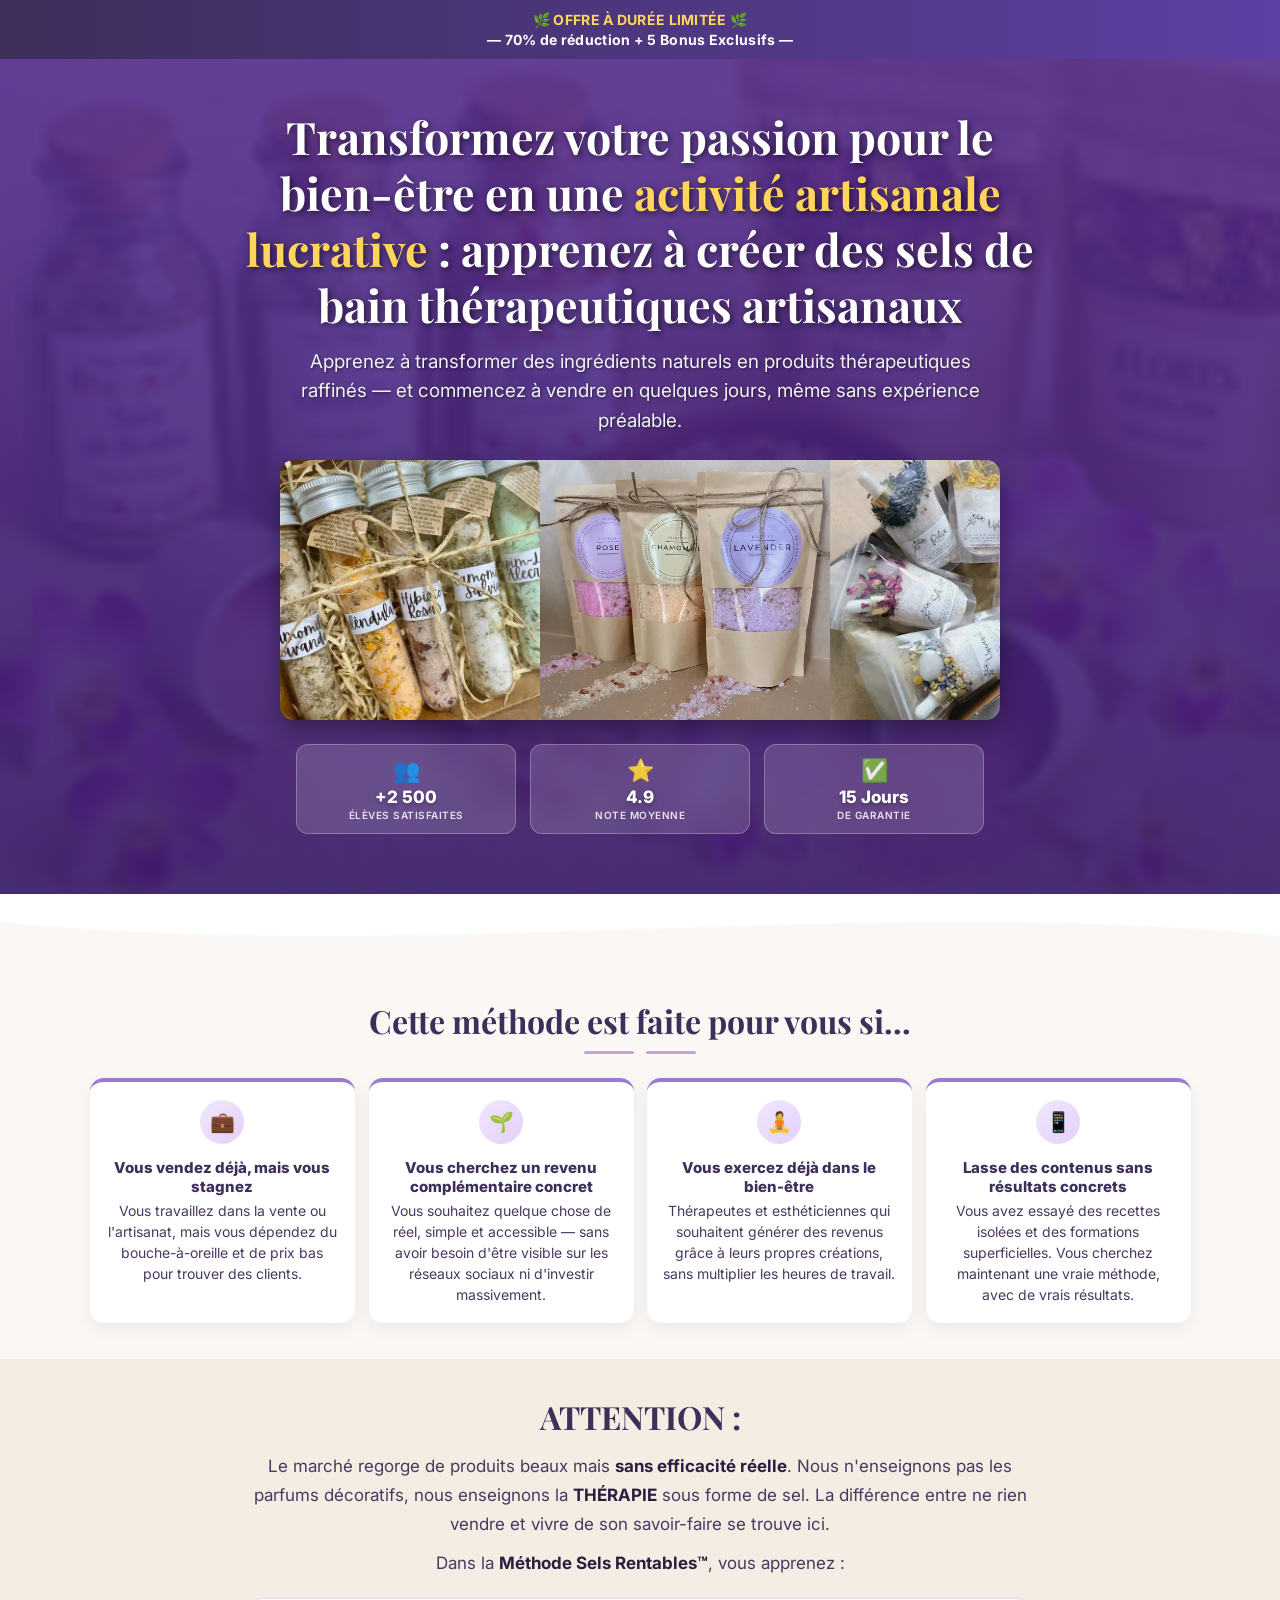
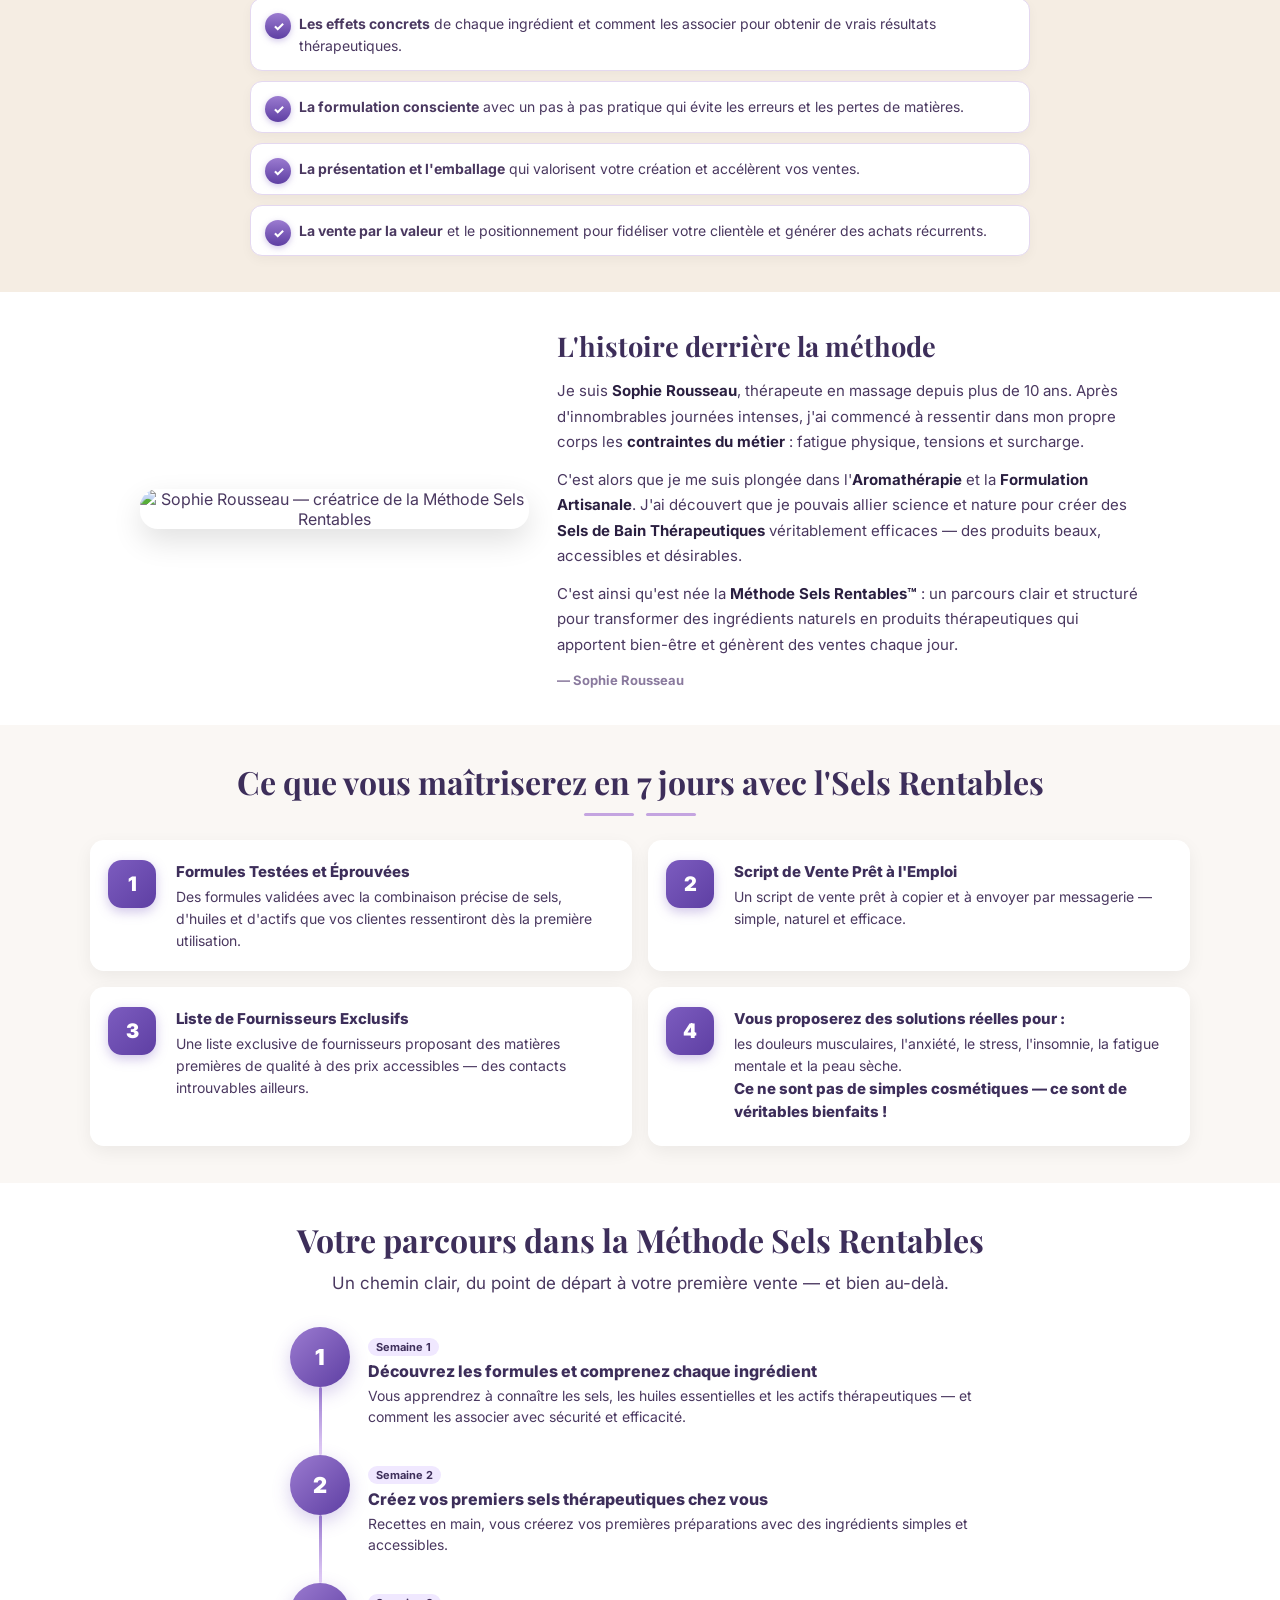
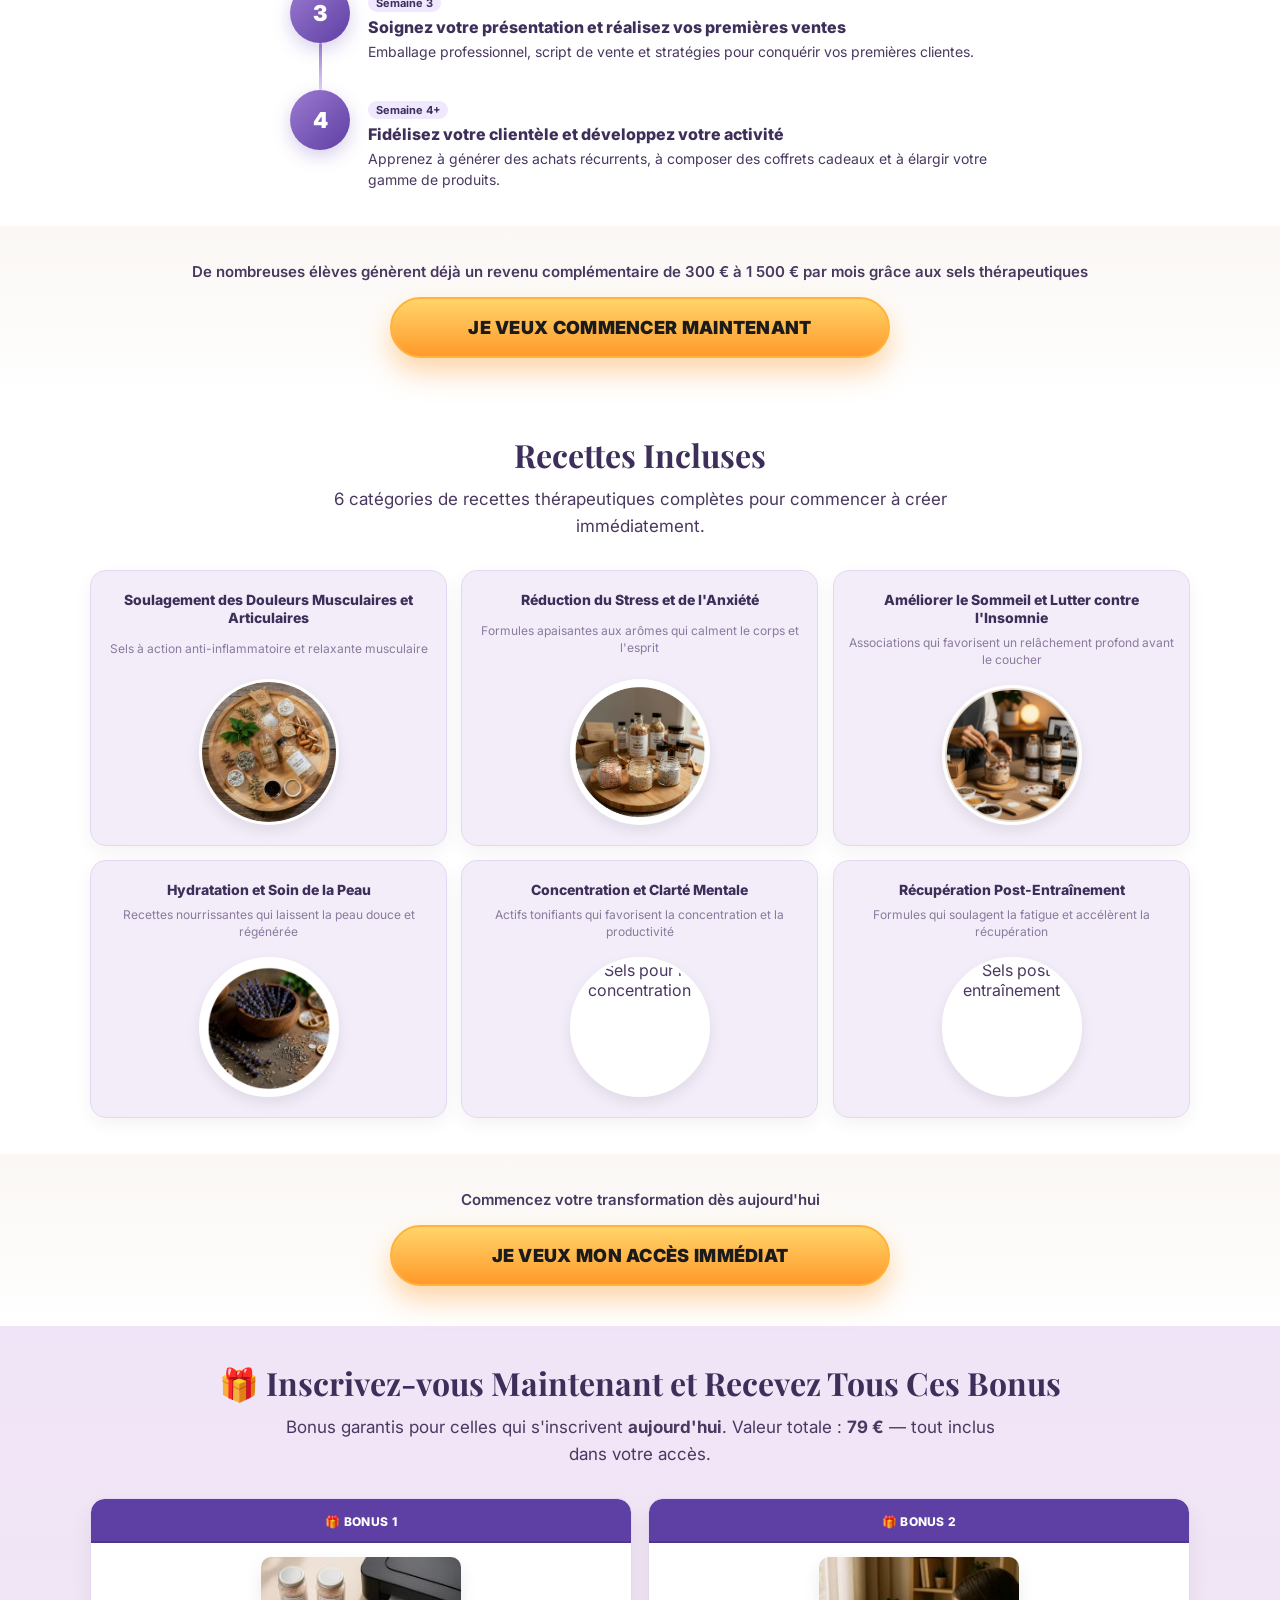
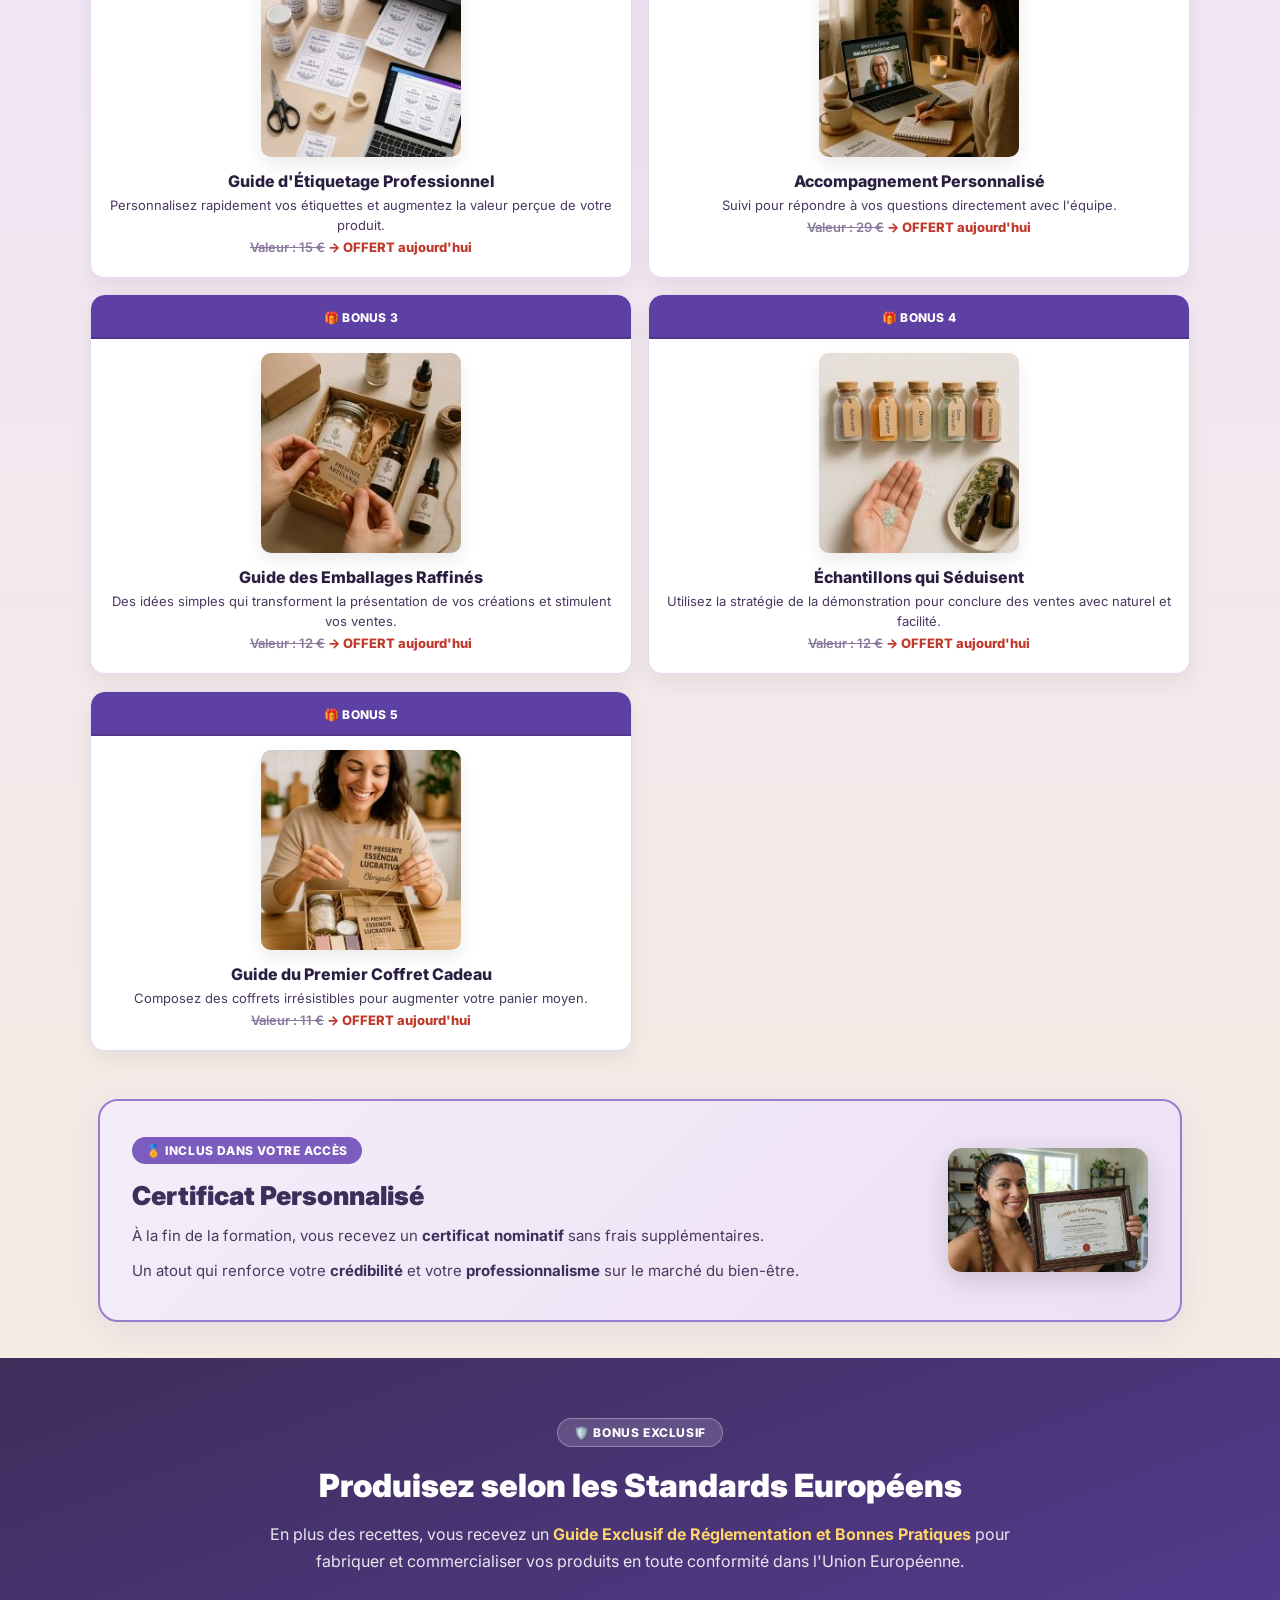
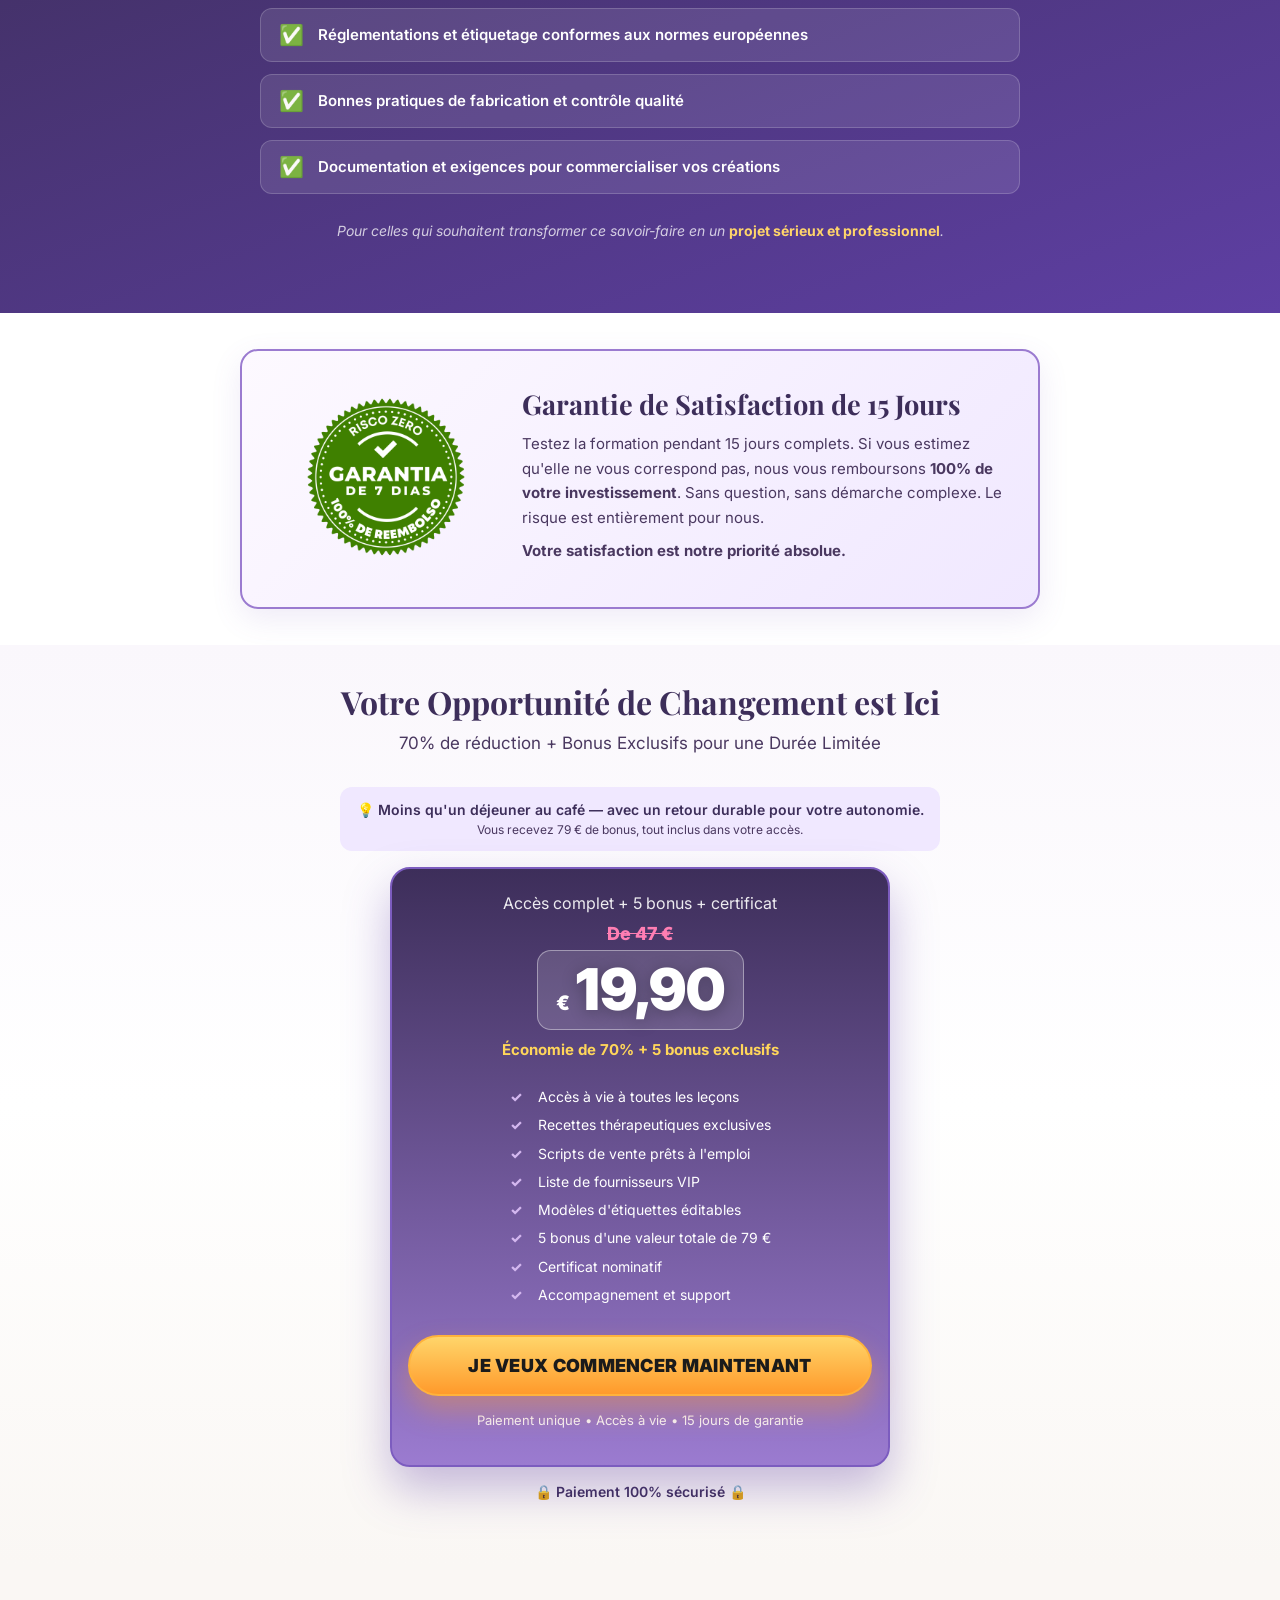
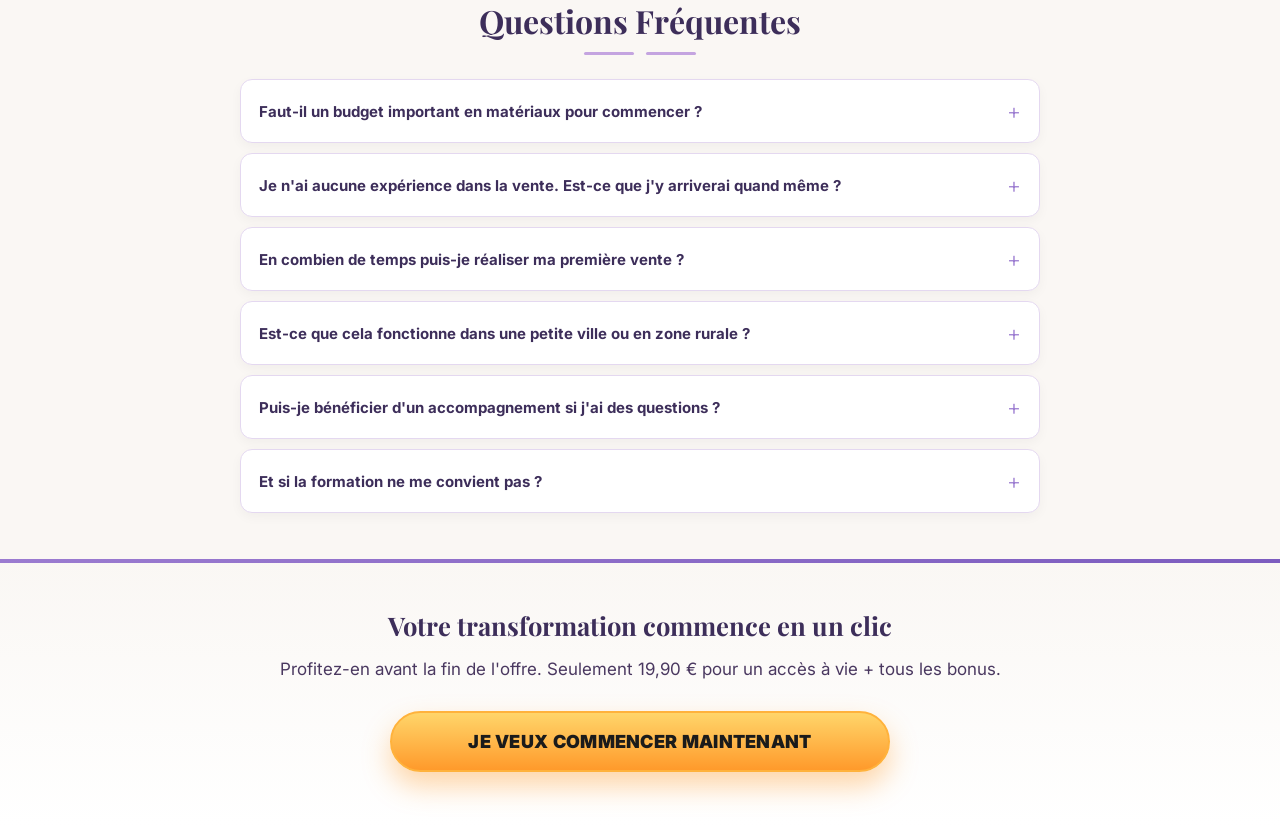
==== commit e03f0e6b: "Fix image paths to use lowercase in index.html" ====
--- a/index.html
+++ b/index.html
@@ -254,7 +254,7 @@
       <article class="category">
         <h4 class="category__title">Soulagement des Douleurs Musculaires et Articulaires</h4>
         <p class="category__desc">Sels à action anti-inflammatoire et relaxante musculaire</p>
-        <figure class="category__thumb"><img src="images/Design-sem-nome-85.webp" alt="Sels pour douleurs musculaires" loading="lazy"></figure>
+        <figure class="category__thumb"><img src="images/design-sem-nome-85.webp" alt="Sels pour douleurs musculaires" loading="lazy"></figure>
       </article>
       <article class="category">
         <h4 class="category__title">Réduction du Stress et de l'Anxiété</h4>
@@ -269,17 +269,17 @@
       <article class="category">
         <h4 class="category__title">Hydratation et Soin de la Peau</h4>
         <p class="category__desc">Recettes nourrissantes qui laissent la peau douce et régénérée</p>
-        <figure class="category__thumb"><img src="images/Design-sem-nome-87.webp" alt="Sels hydratants" loading="lazy"></figure>
+        <figure class="category__thumb"><img src="images/design-sem-nome-87.webp" alt="Sels hydratants" loading="lazy"></figure>
       </article>
       <article class="category">
         <h4 class="category__title">Concentration et Clarté Mentale</h4>
         <p class="category__desc">Actifs tonifiants qui favorisent la concentration et la productivité</p>
-        <figure class="category__thumb"><img src="images/Vinheta-Recetas-para-Dormir-320x320 (1).webp" alt="Sels pour la concentration" loading="lazy"></figure>
+        <figure class="category__thumb"><img src="images/vinheta-Recetas-para-Dormir-320x320 (1).webp" alt="Sels pour la concentration" loading="lazy"></figure>
       </article>
       <article class="category">
         <h4 class="category__title">Récupération Post-Entraînement</h4>
         <p class="category__desc">Formules qui soulagent la fatigue et accélèrent la récupération</p>
-        <figure class="category__thumb"><img src="images/Vinheta-5-Tratamento-para-os-p-s.webp" alt="Sels post-entraînement" loading="lazy"></figure>
+        <figure class="category__thumb"><img src="images/vinheta-5-Tratamento-para-os-p-s.webp" alt="Sels post-entraînement" loading="lazy"></figure>
       </article>
     </div>
   </div>
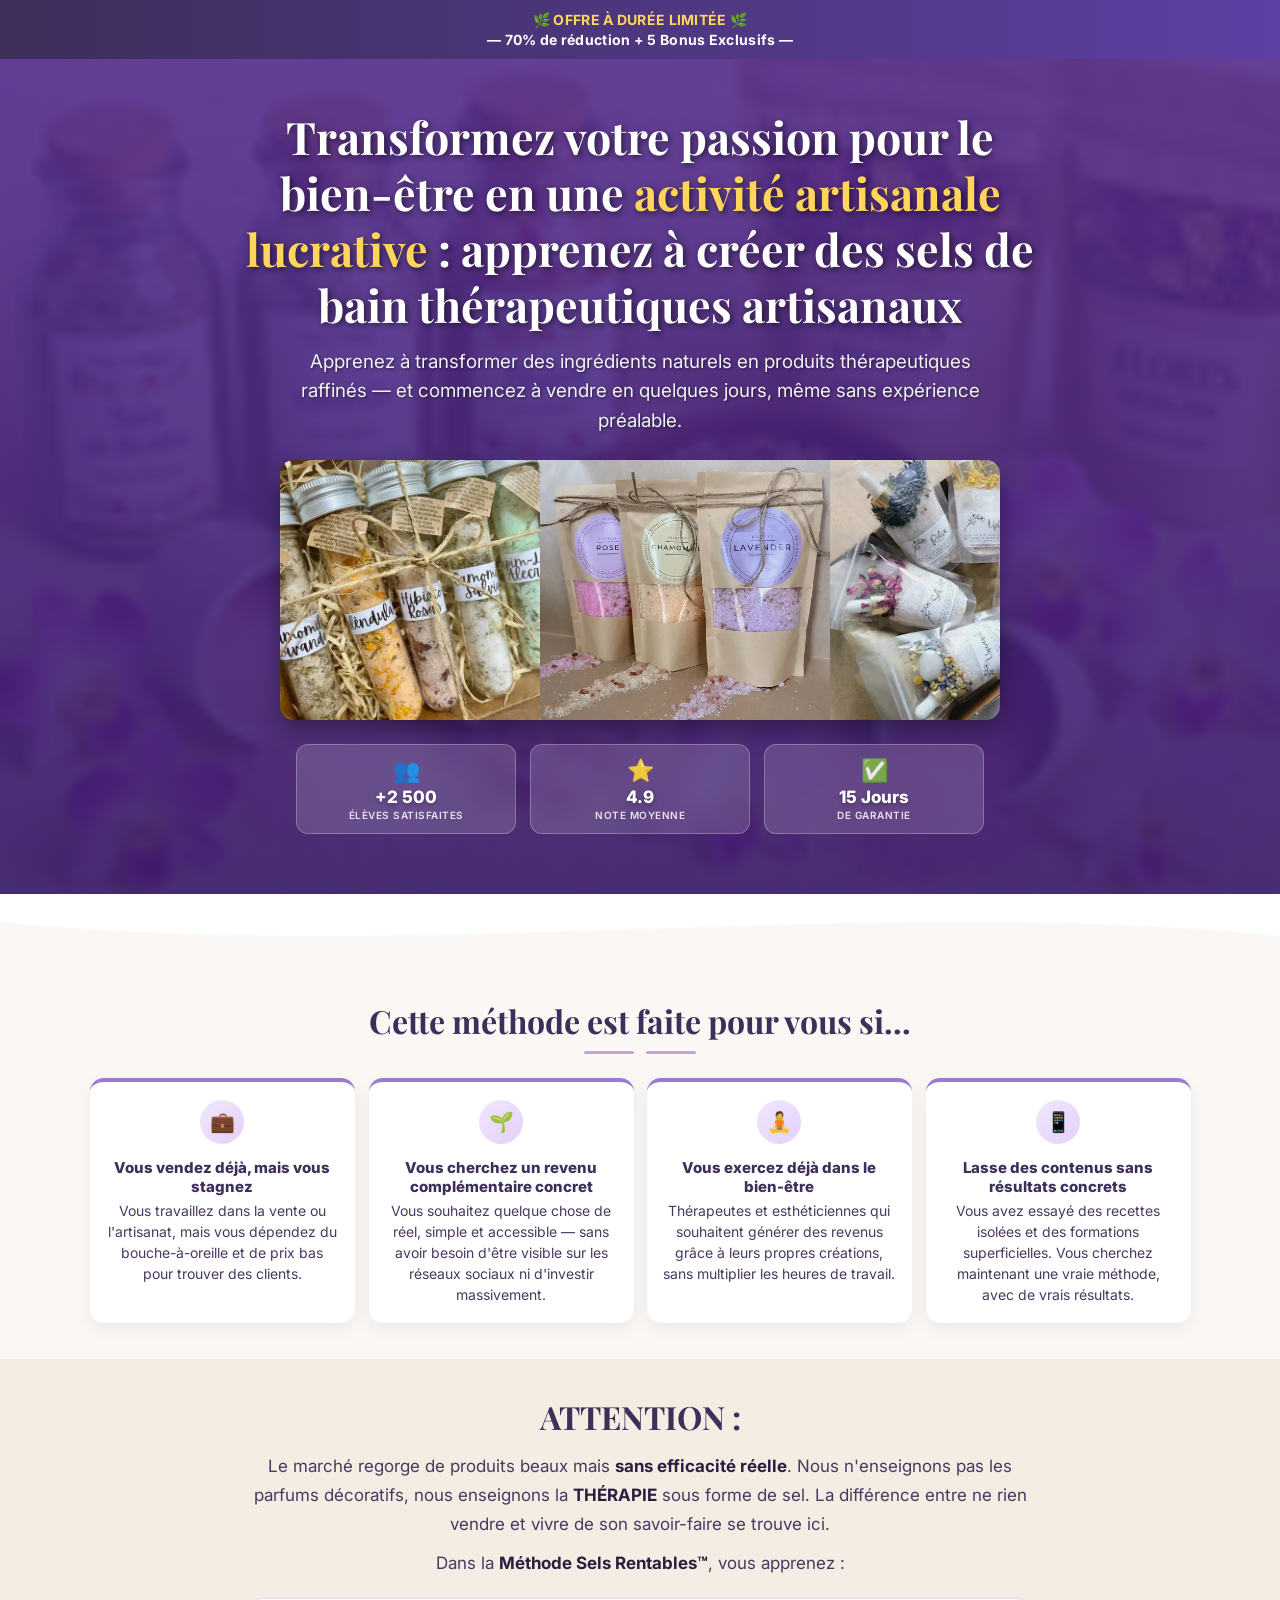
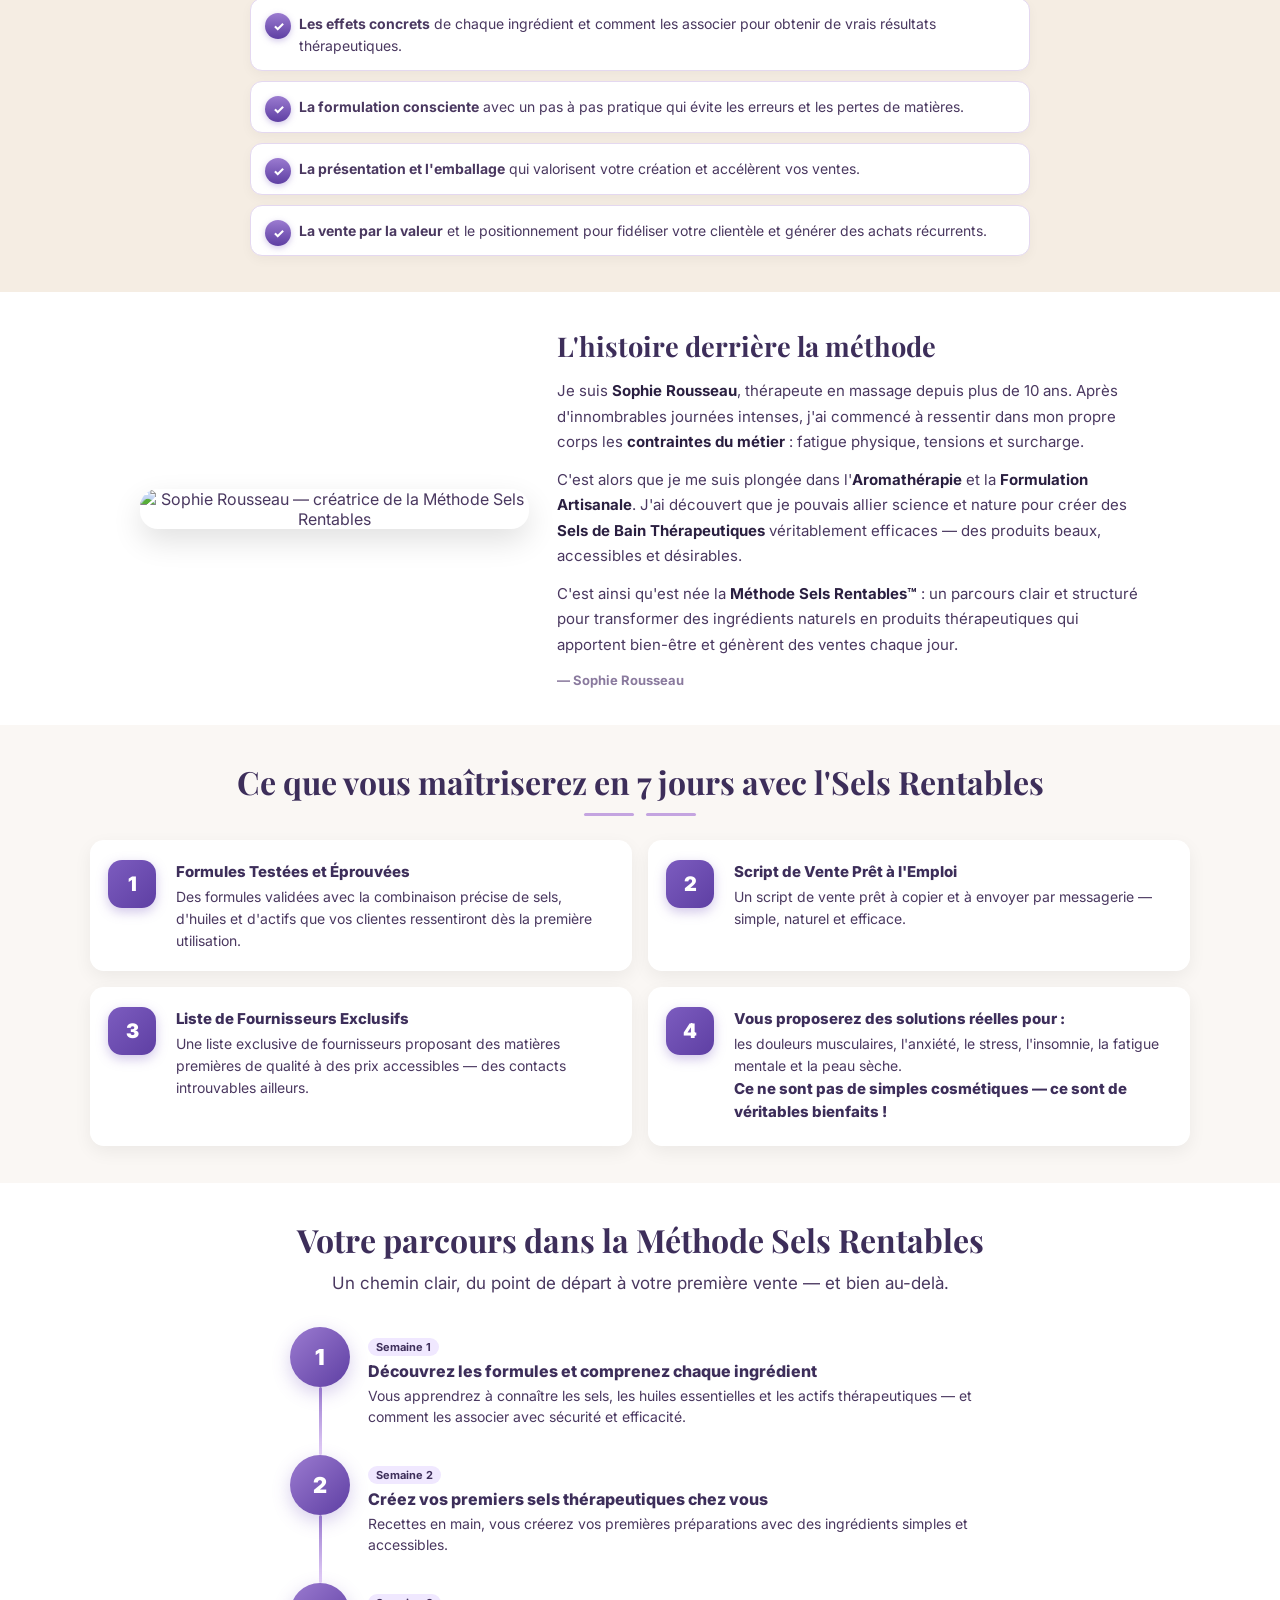
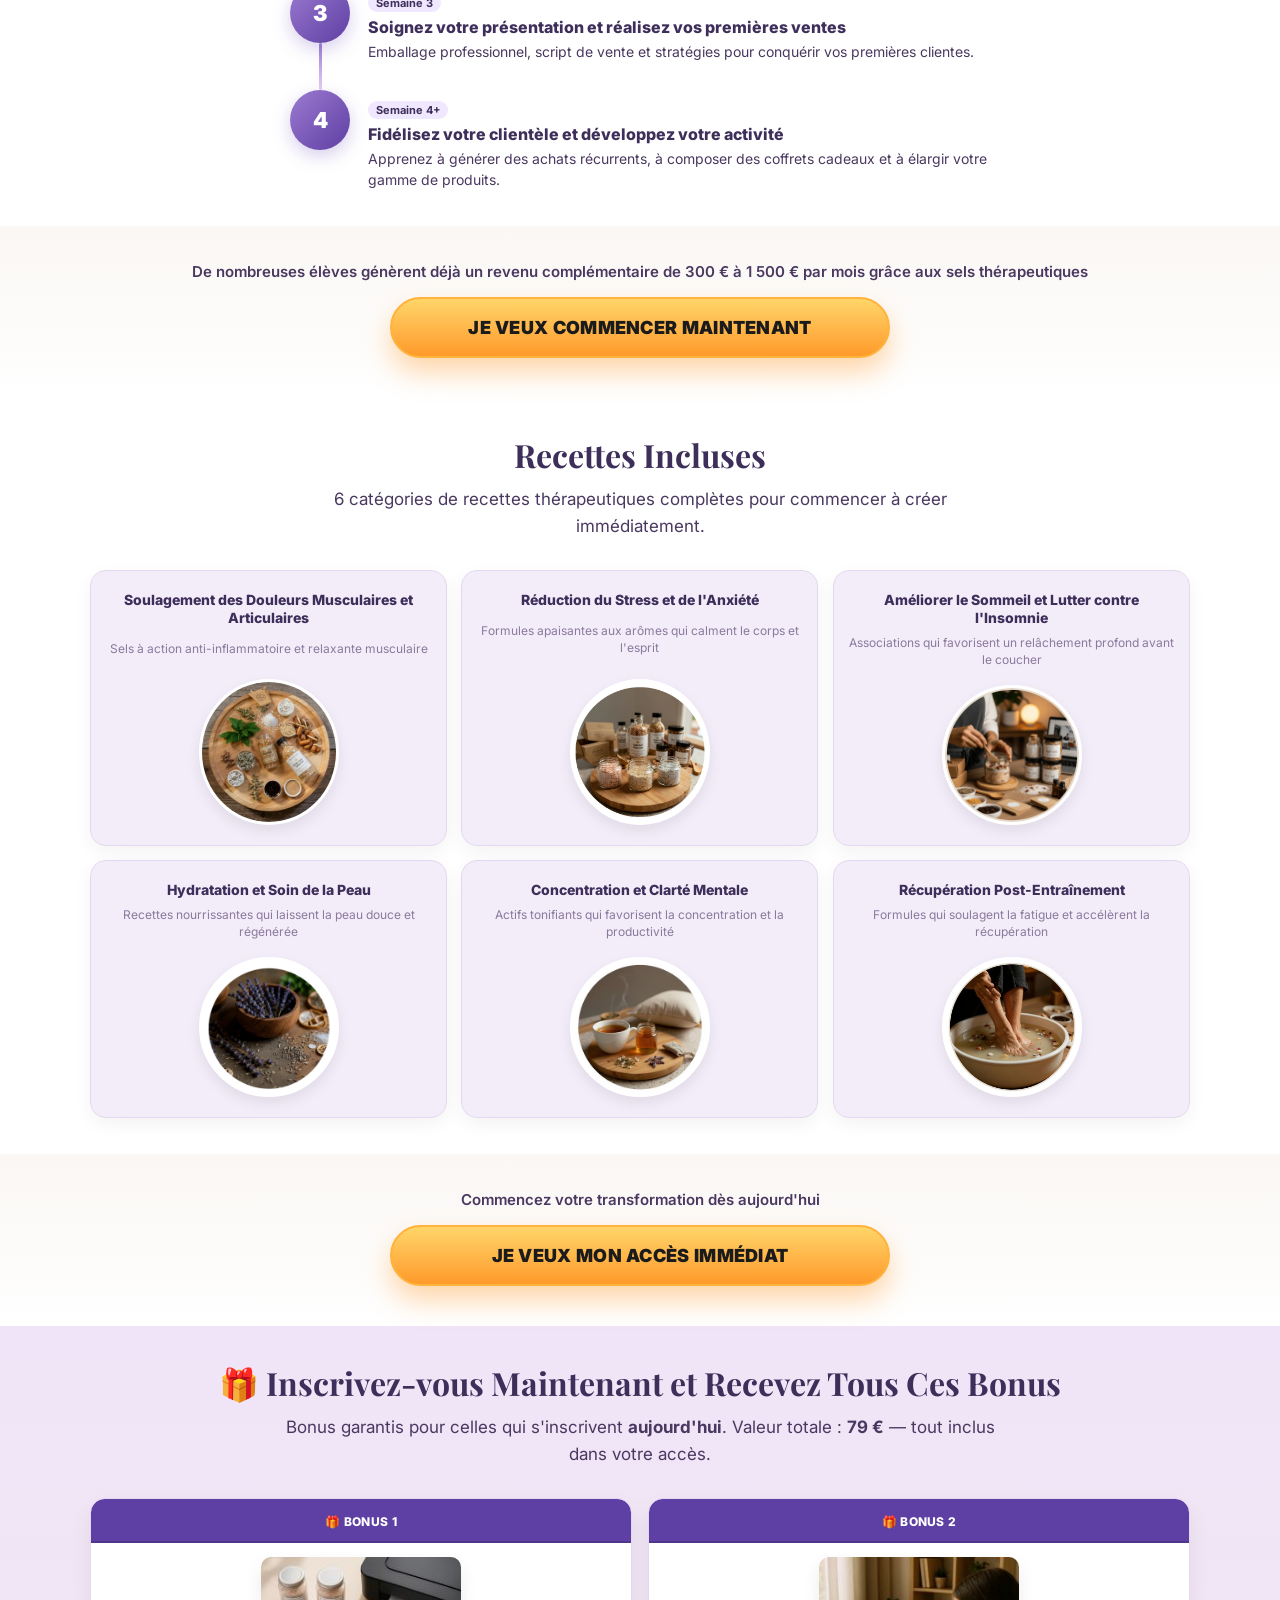
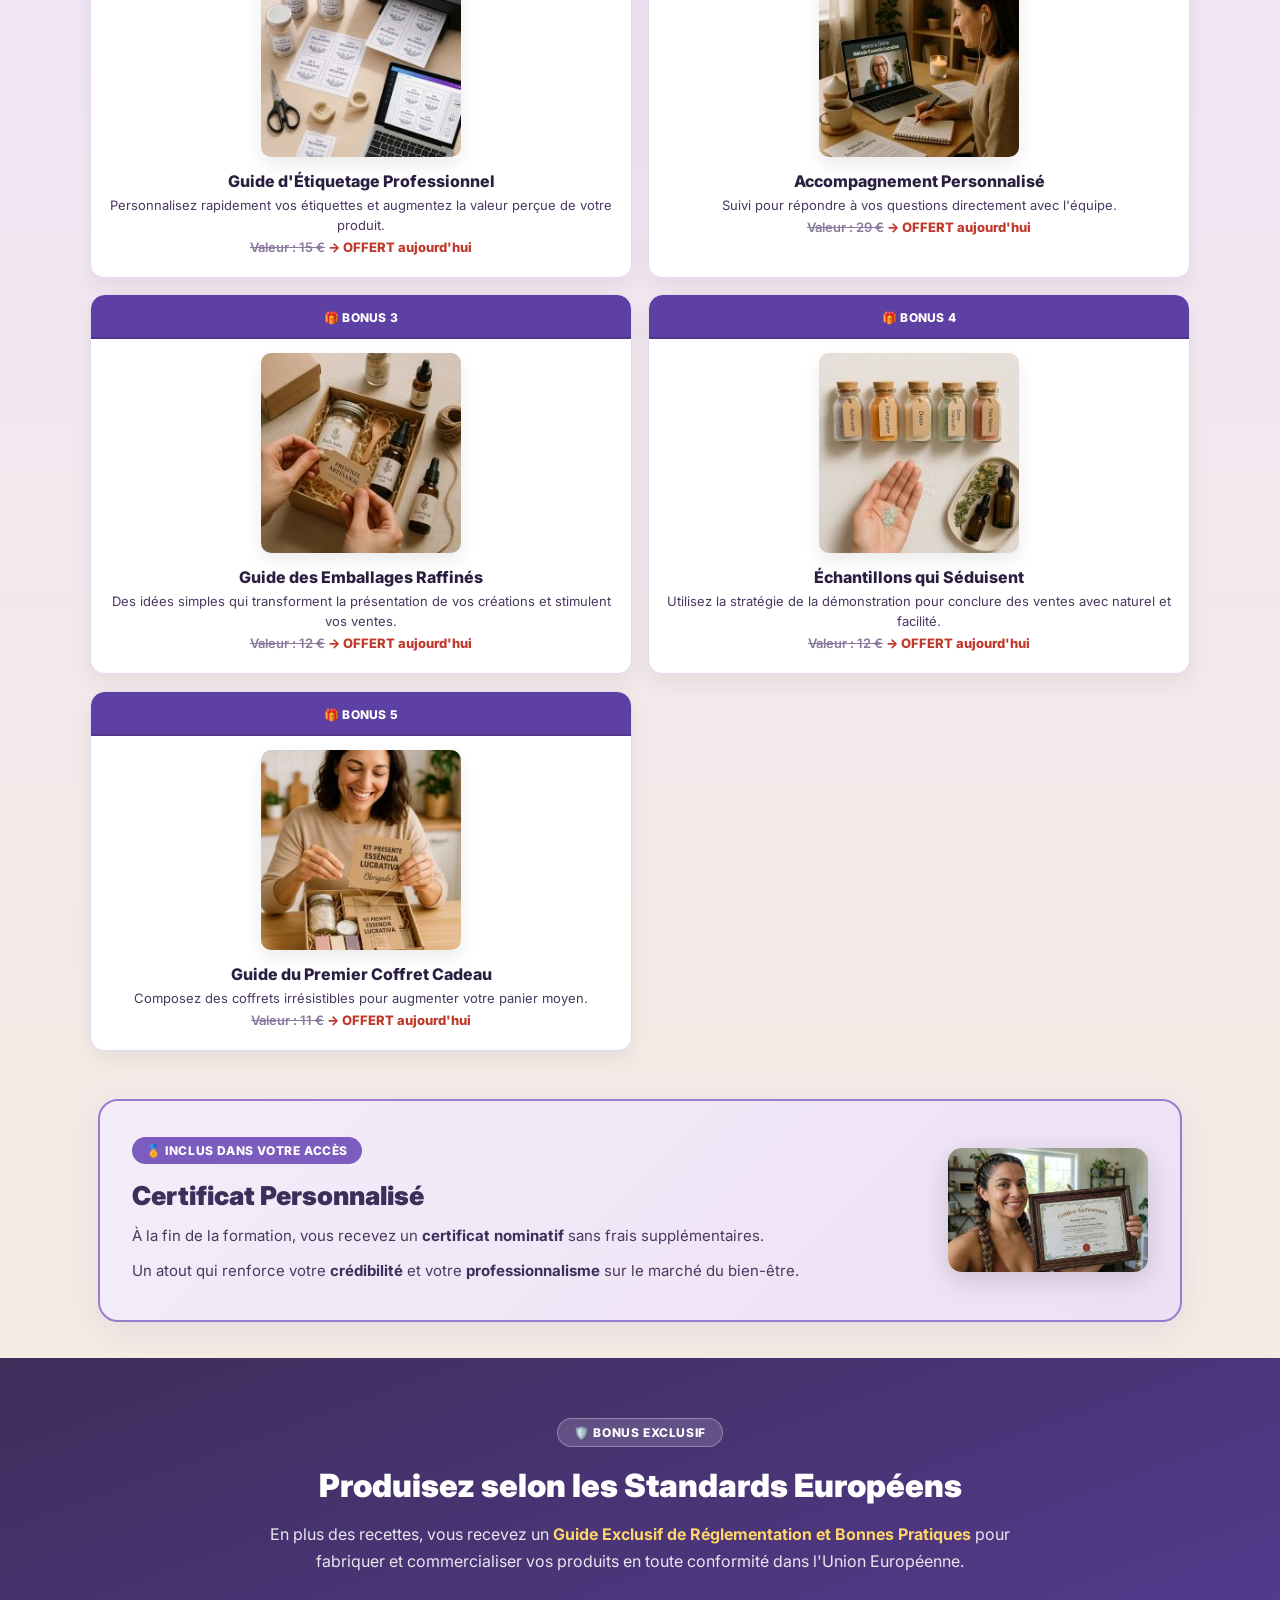
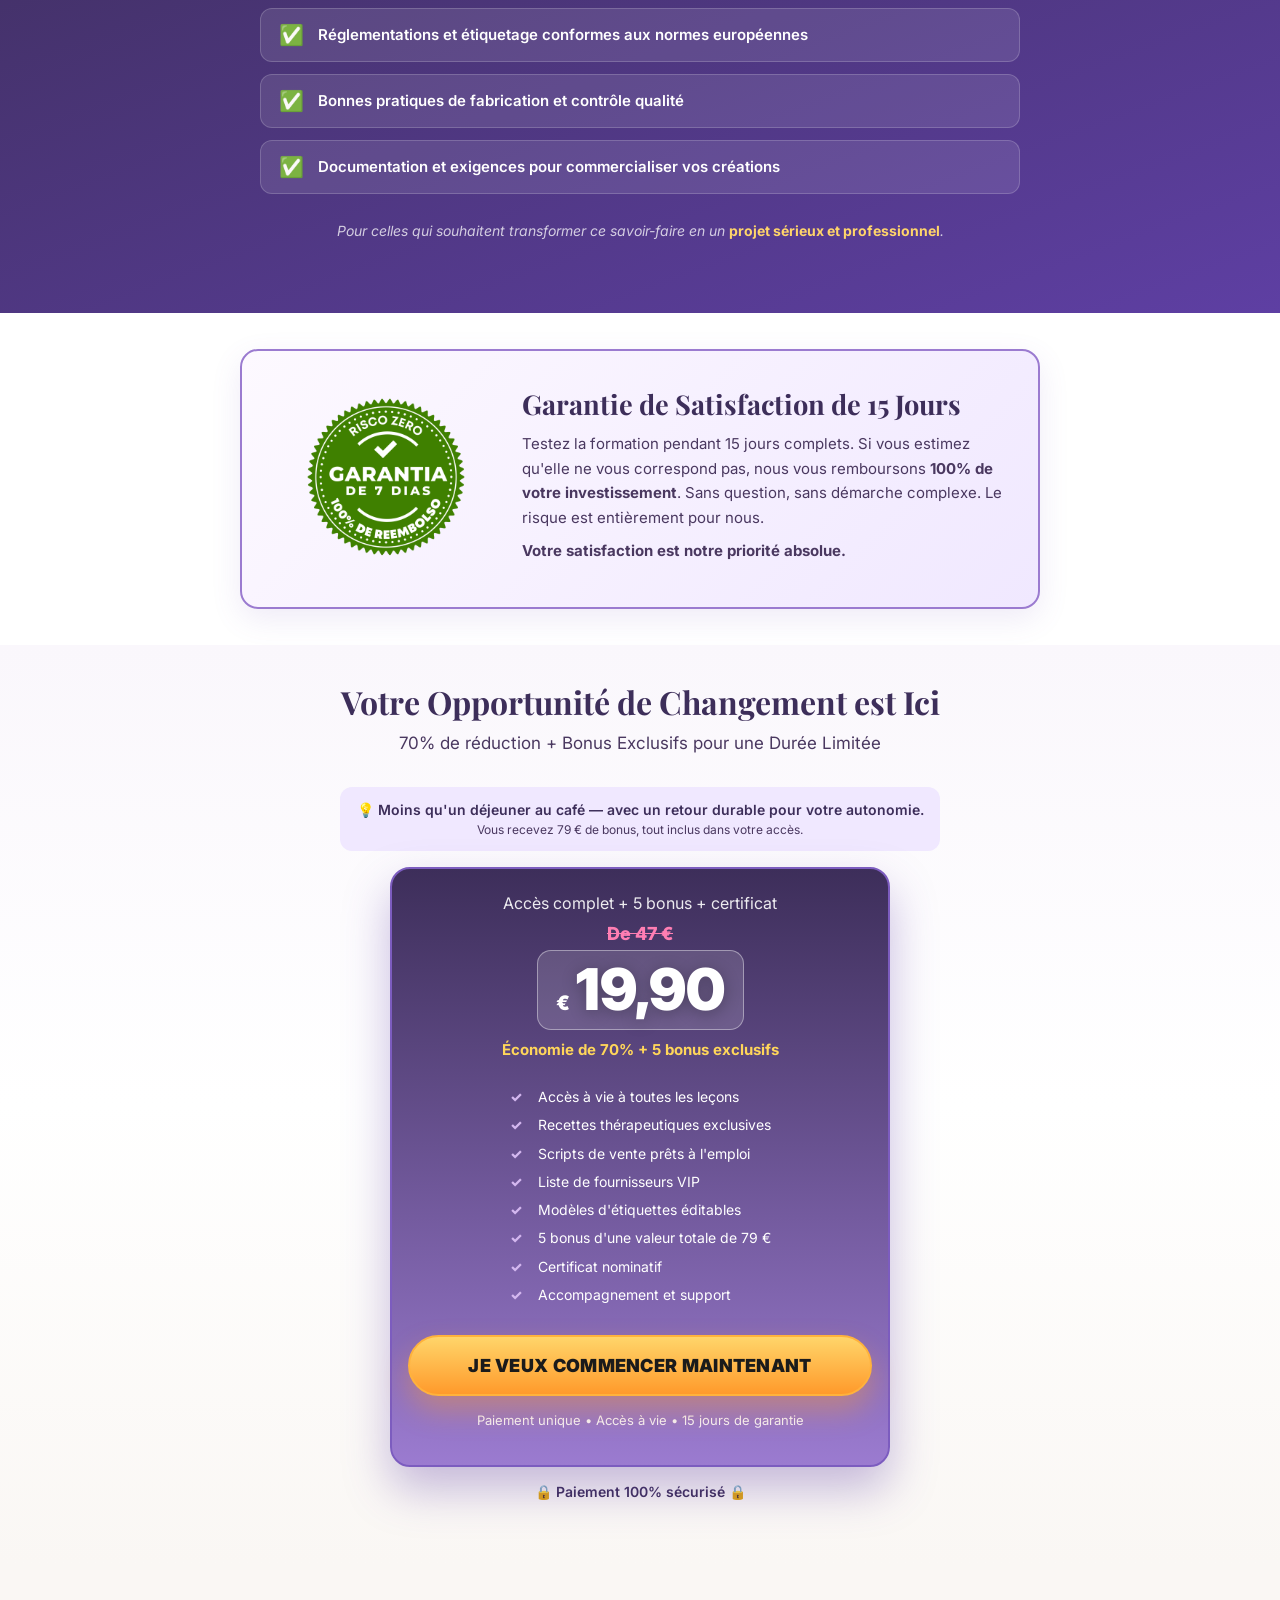
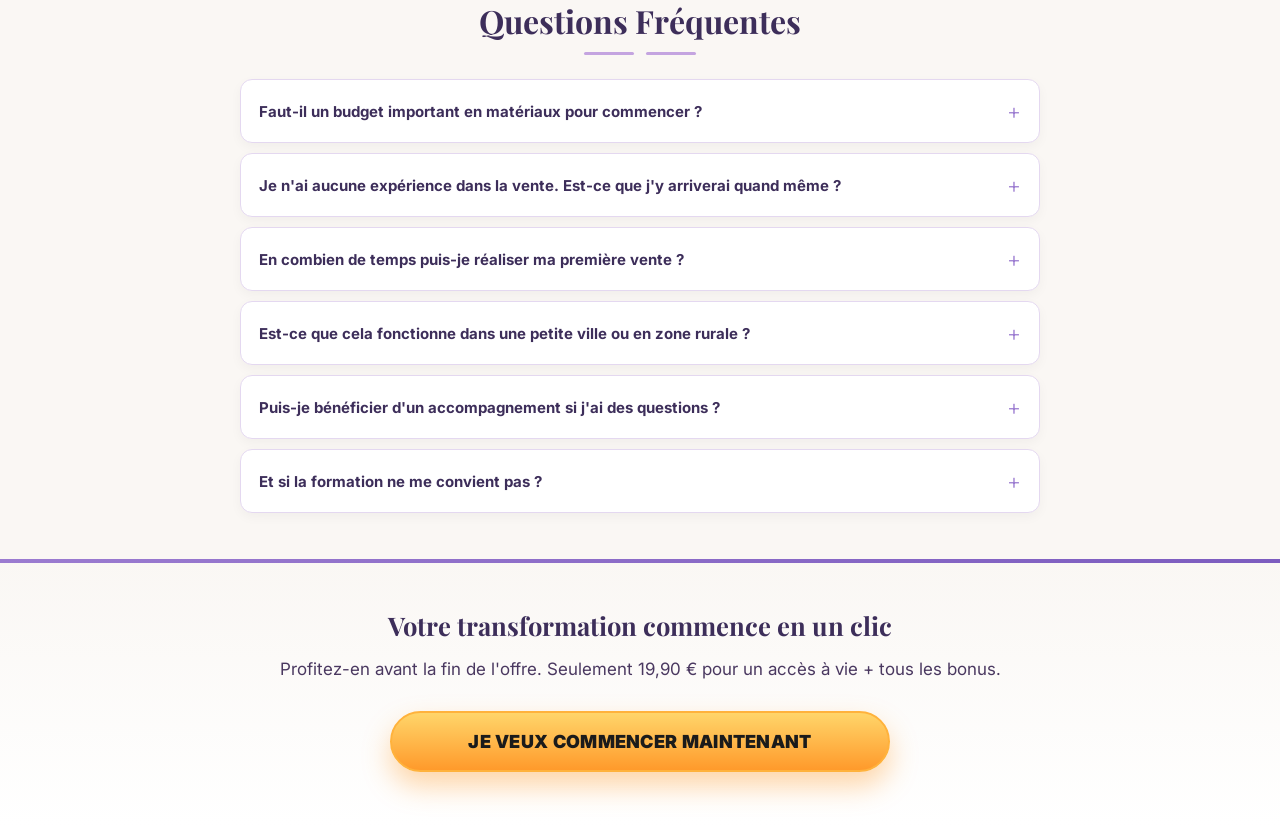
==== commit 4416da4a: "Update index.html" ====
--- a/index.html
+++ b/index.html
@@ -274,12 +274,12 @@
       <article class="category">
         <h4 class="category__title">Concentration et Clarté Mentale</h4>
         <p class="category__desc">Actifs tonifiants qui favorisent la concentration et la productivité</p>
-        <figure class="category__thumb"><img src="images/vinheta-Recetas-para-Dormir-320x320 (1).webp" alt="Sels pour la concentration" loading="lazy"></figure>
+        <figure class="category__thumb"><img src="images/vinheta-recetas-para-dormir-320x320 (1).webp" alt="Sels pour la concentration" loading="lazy"></figure>
       </article>
       <article class="category">
         <h4 class="category__title">Récupération Post-Entraînement</h4>
         <p class="category__desc">Formules qui soulagent la fatigue et accélèrent la récupération</p>
-        <figure class="category__thumb"><img src="images/vinheta-5-Tratamento-para-os-p-s.webp" alt="Sels post-entraînement" loading="lazy"></figure>
+        <figure class="category__thumb"><img src="images/vinheta-5-tratamento-para-os-p-s.webp" alt="Sels post-entraînement" loading="lazy"></figure>
       </article>
     </div>
   </div>
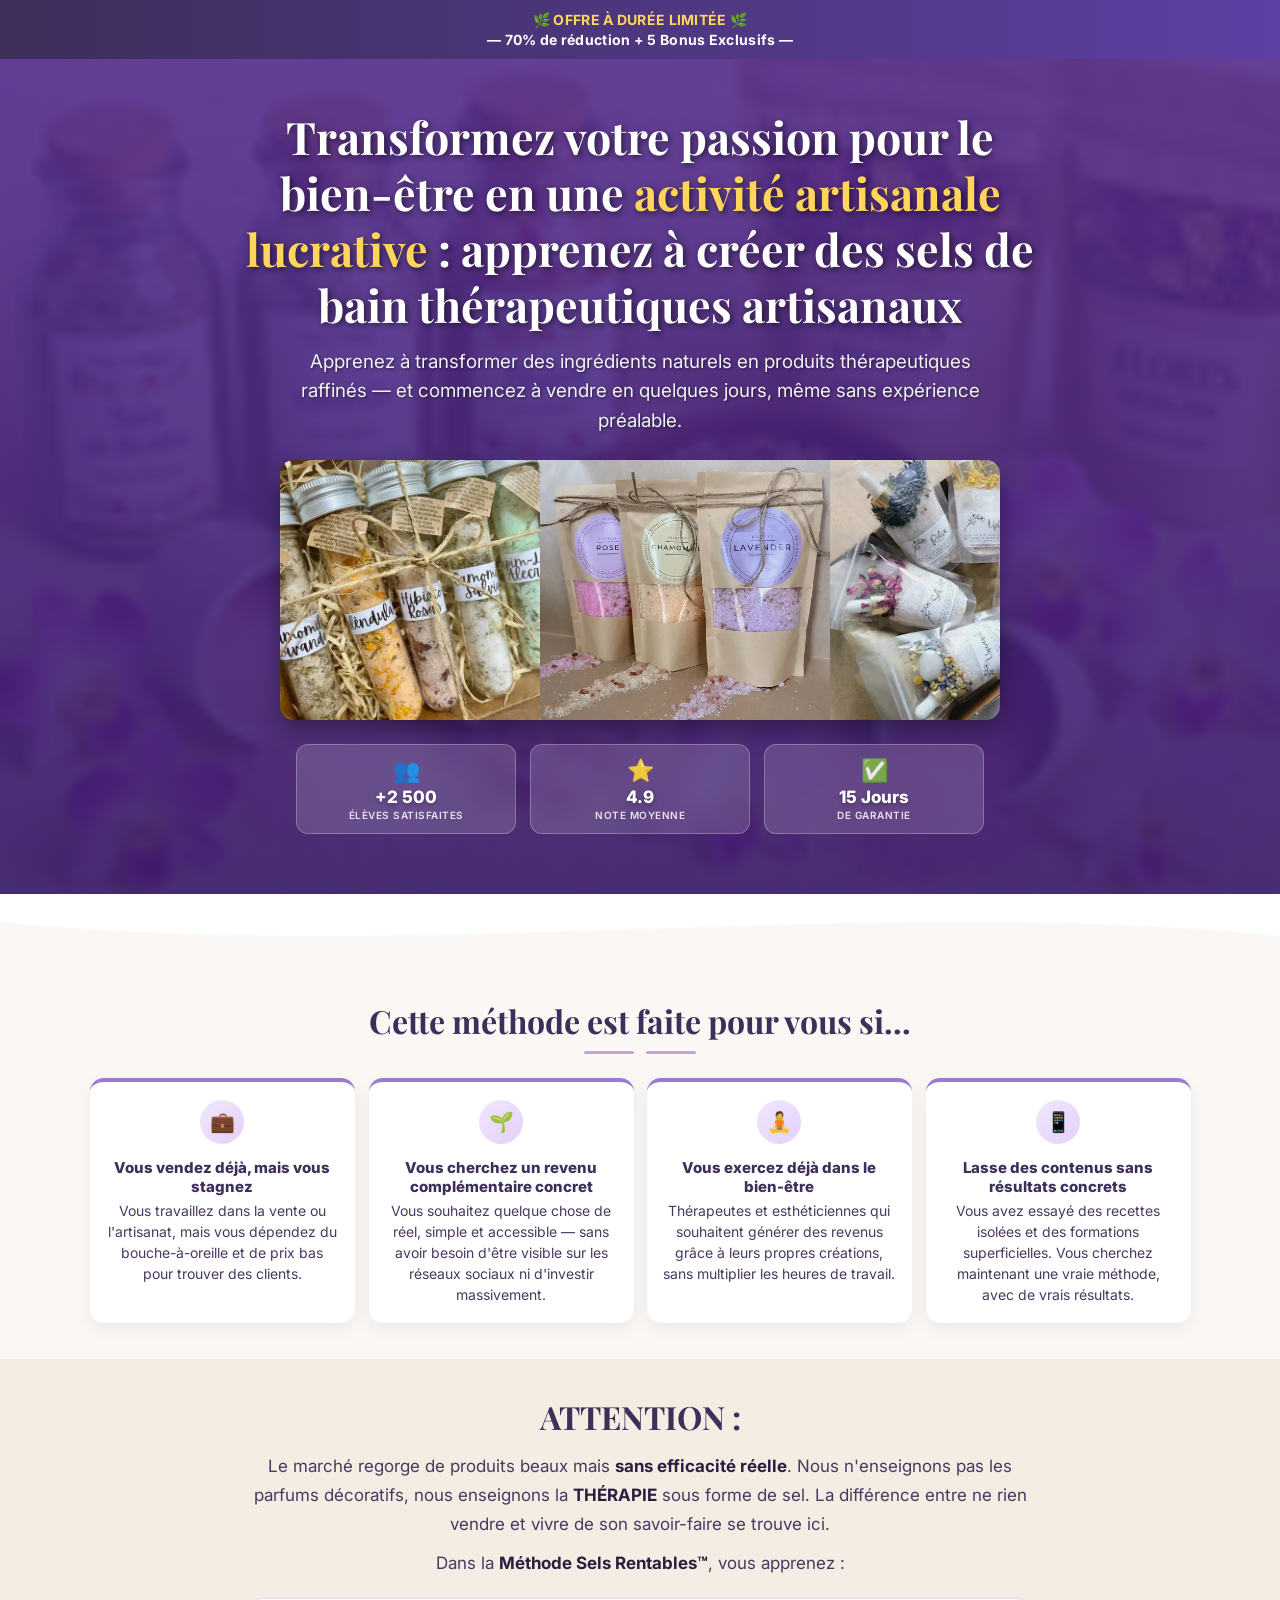
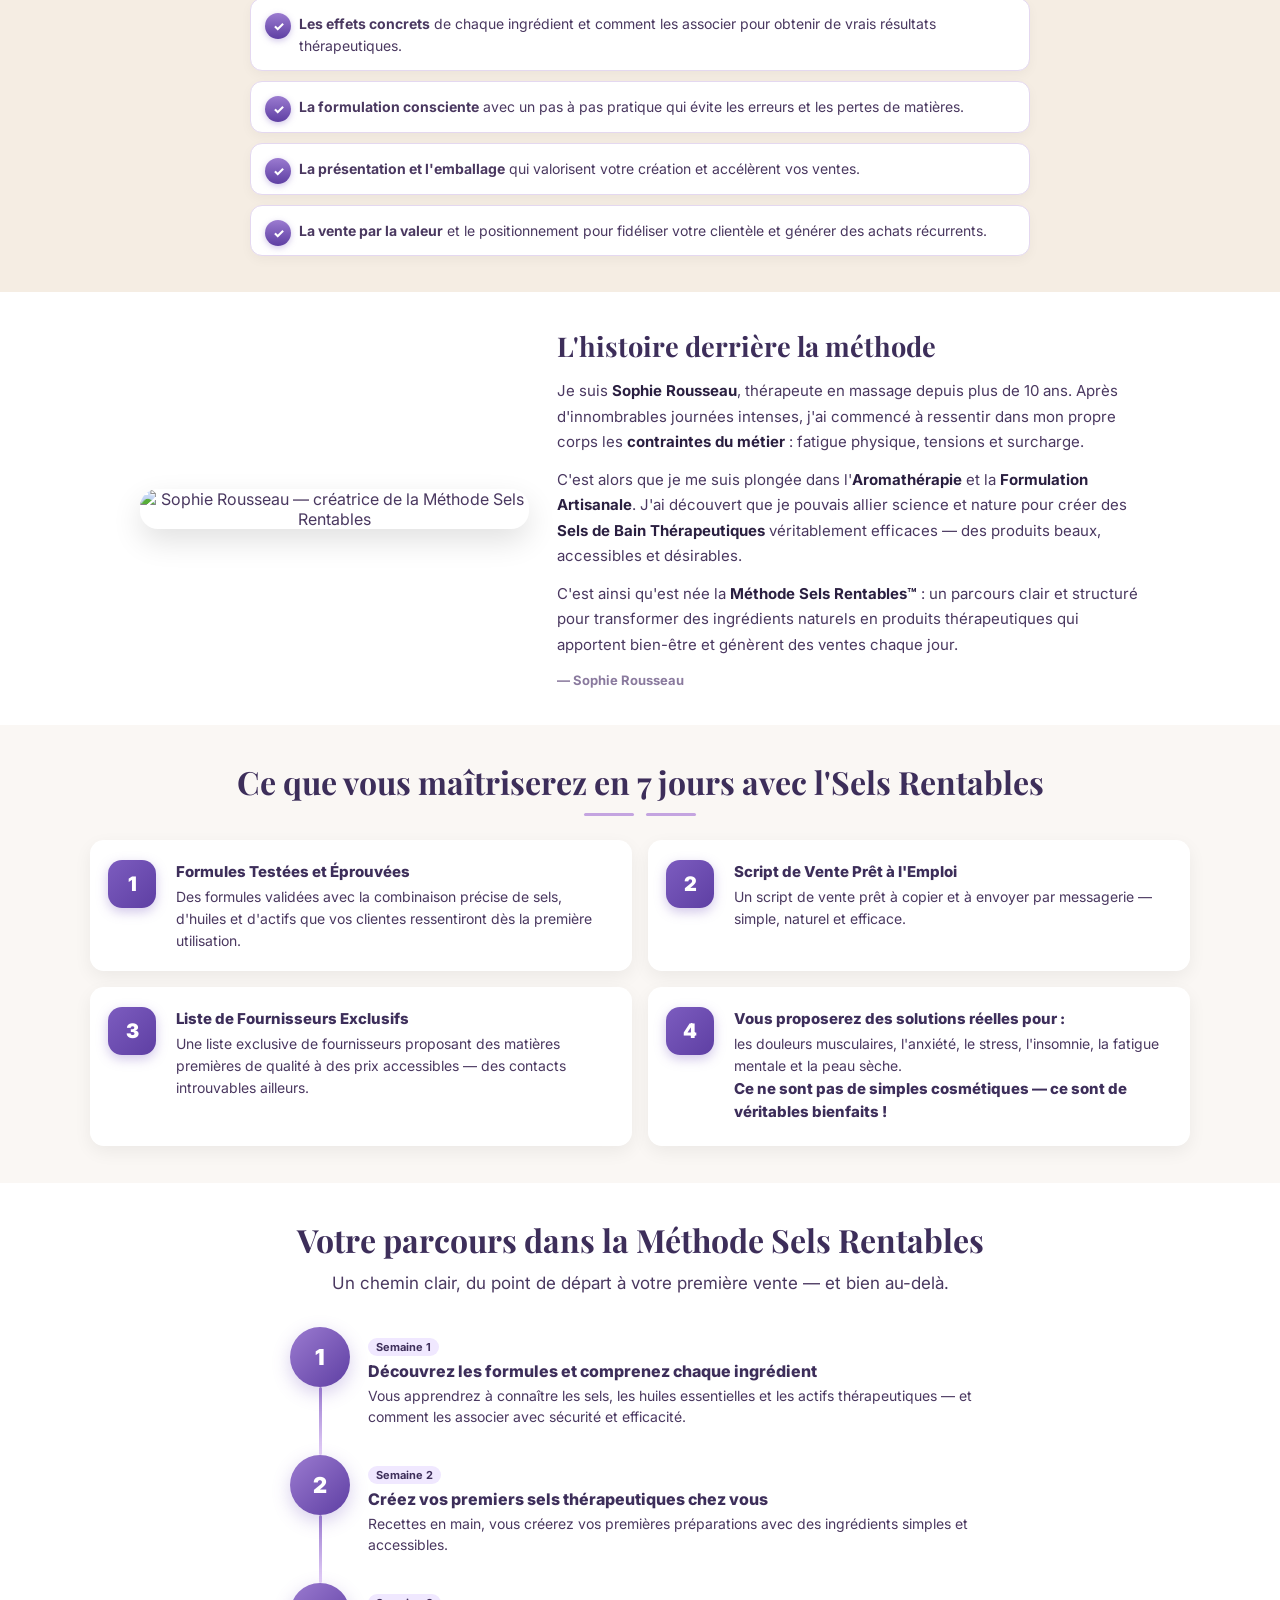
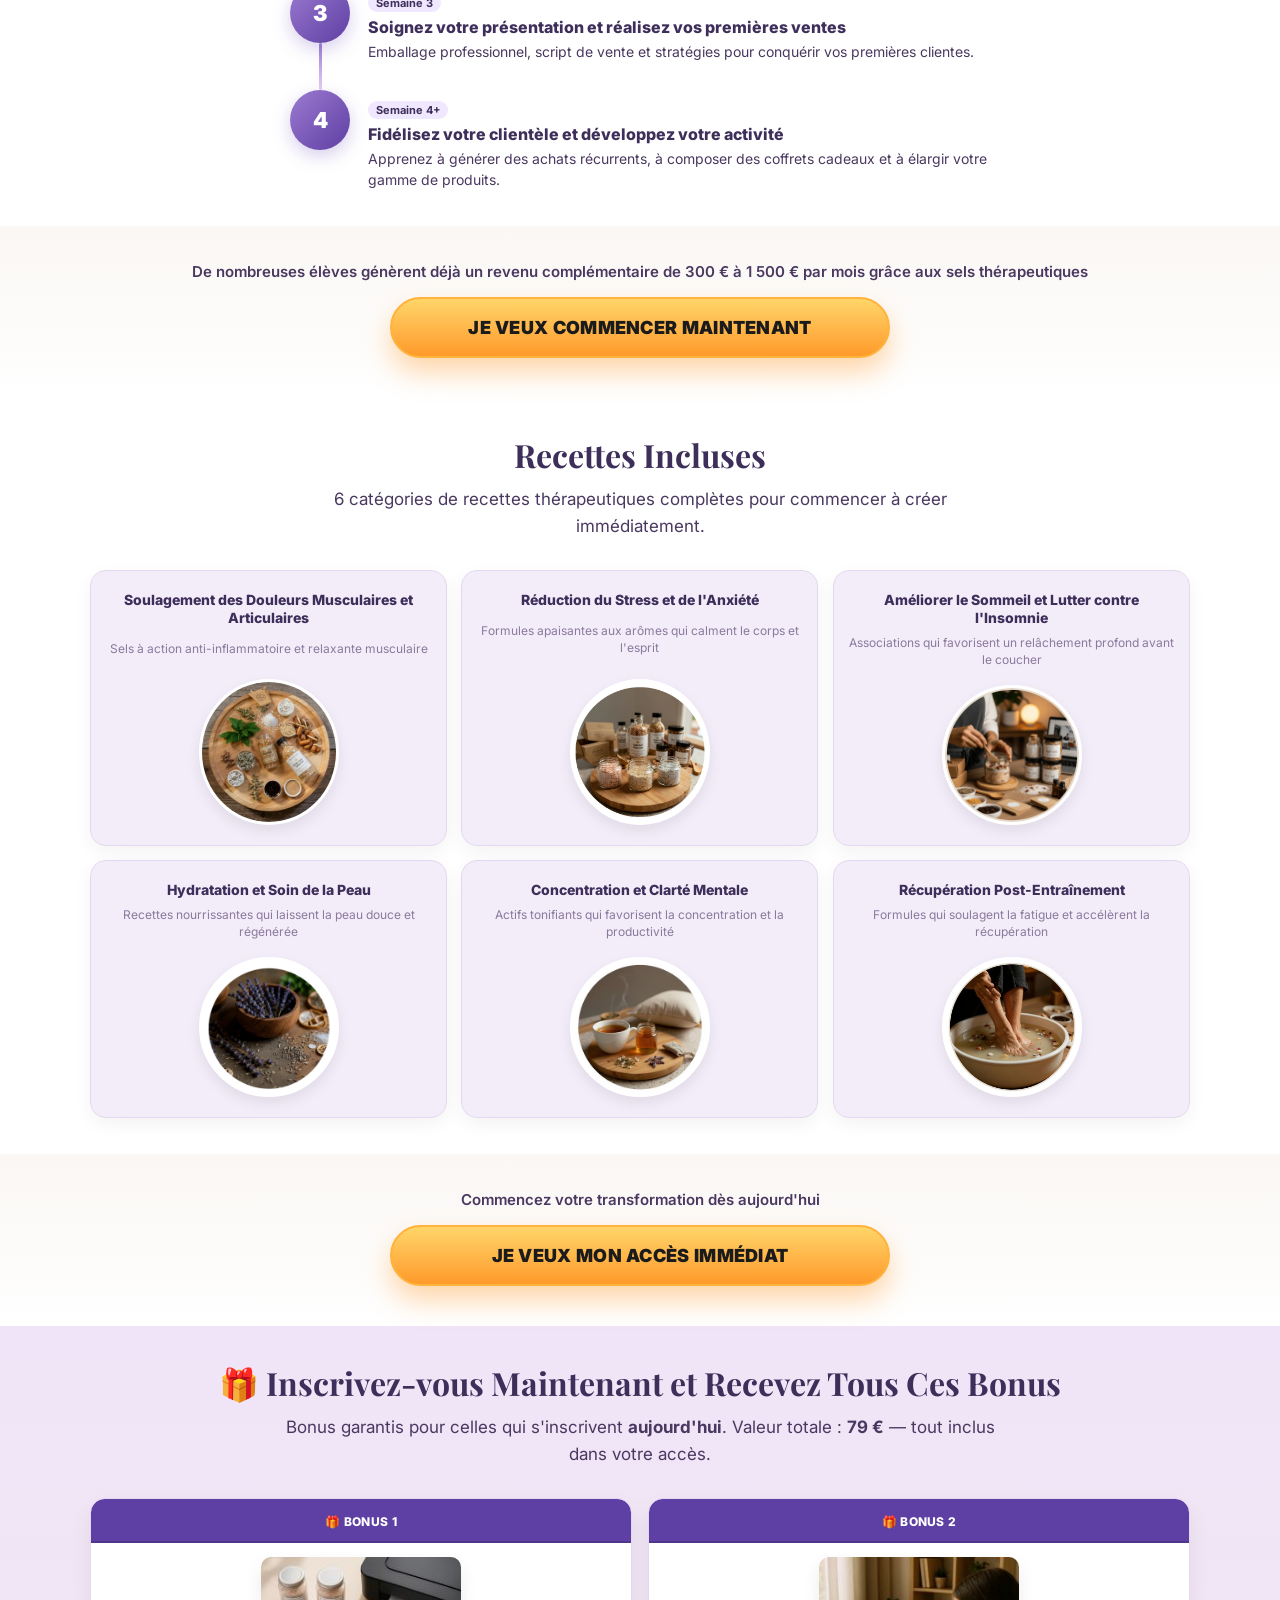
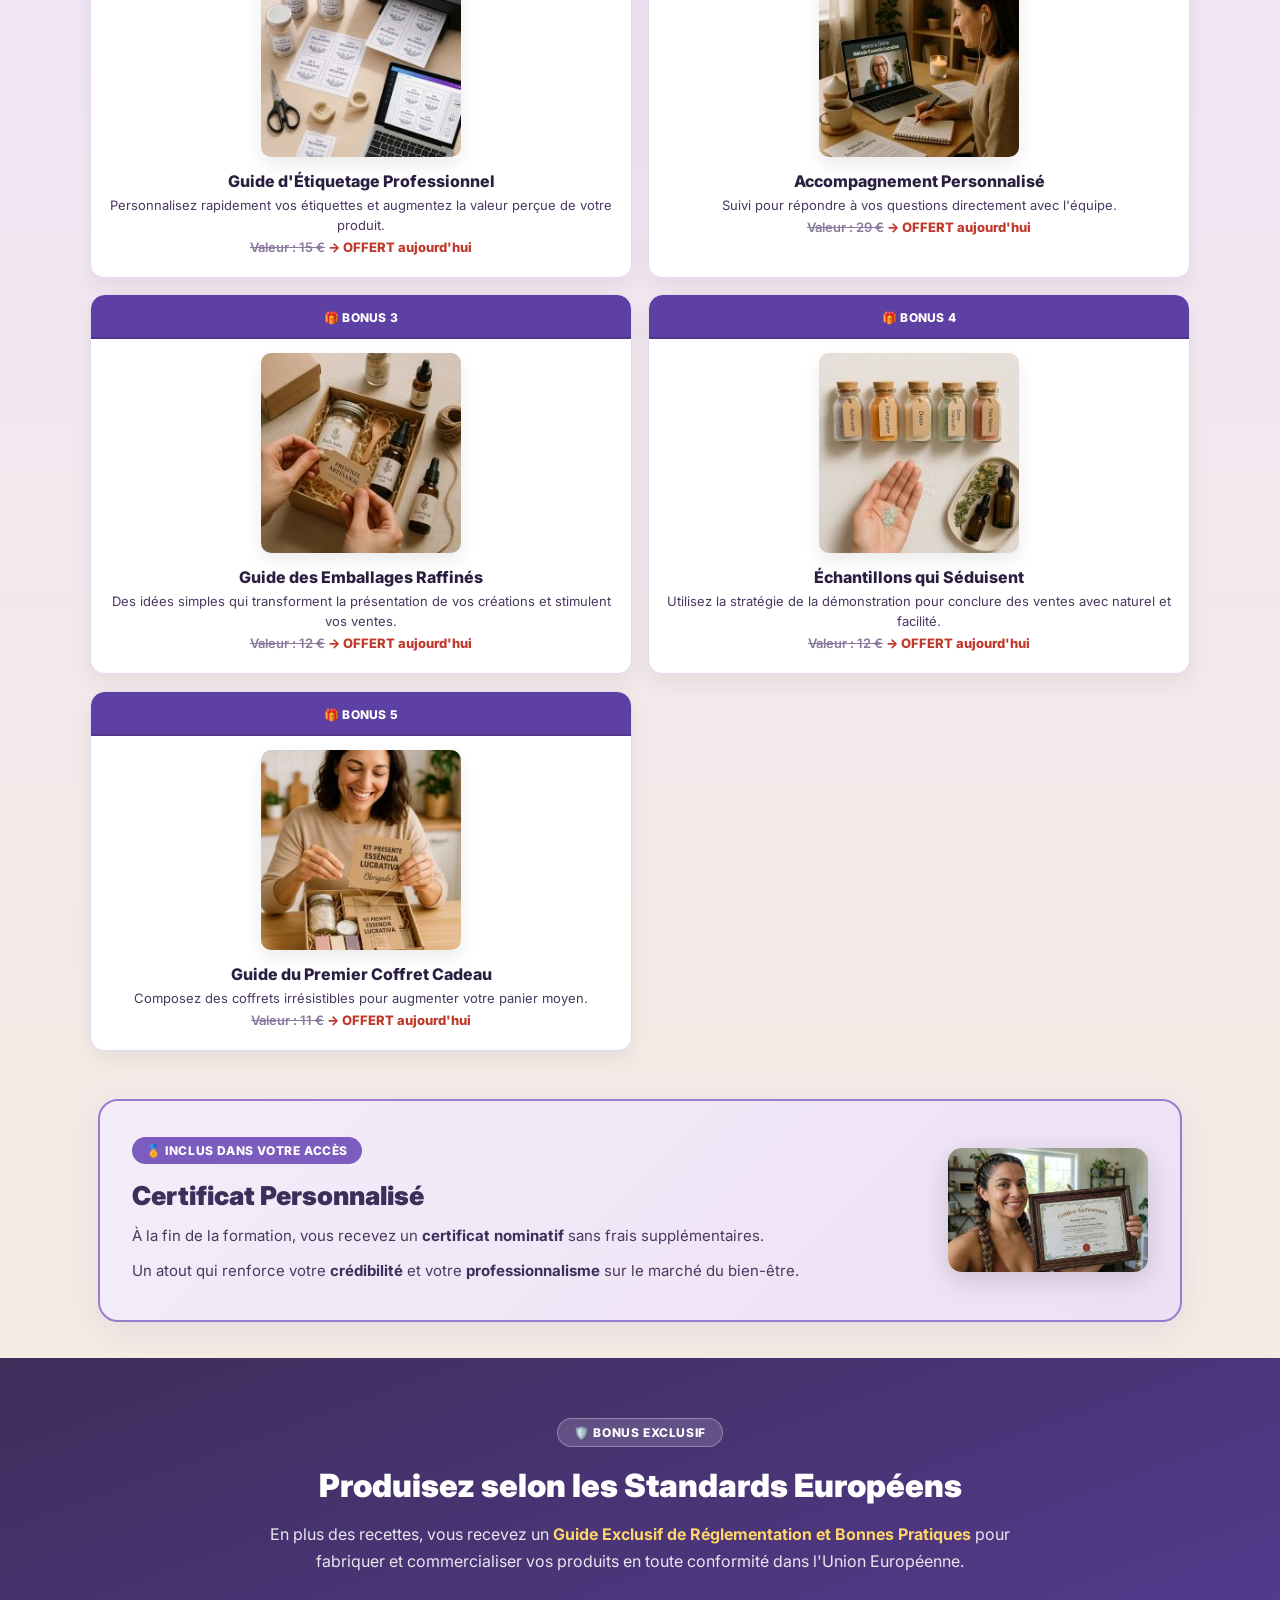
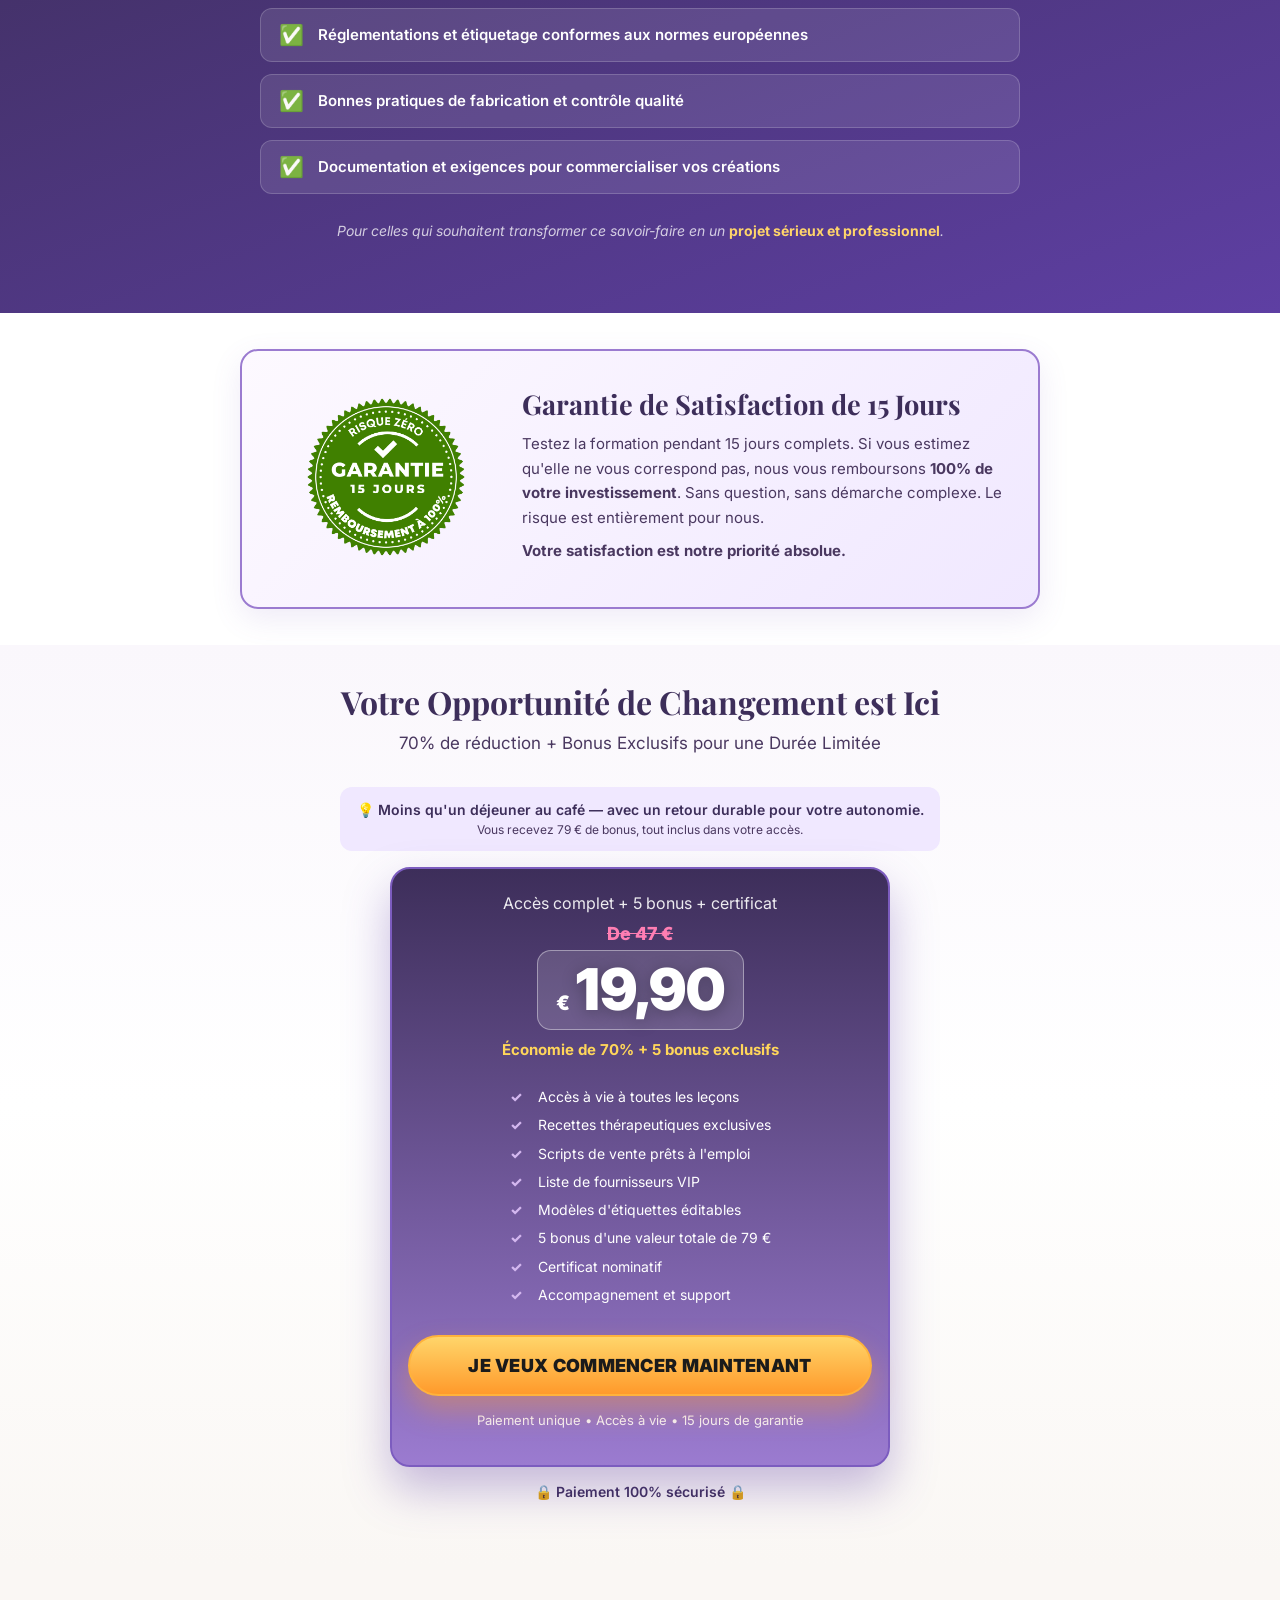
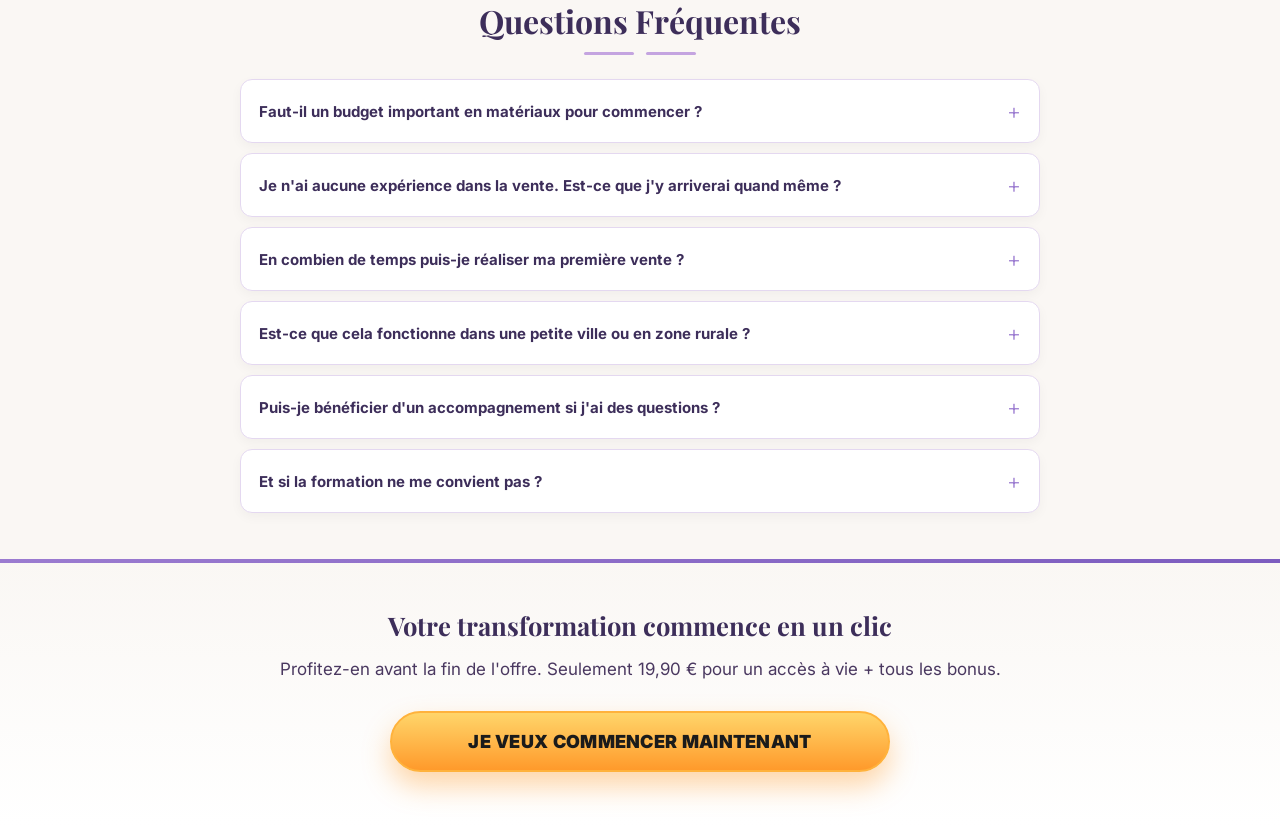
==== commit 04672a63: "Update CTA link to new payment URL" ====
--- a/index.html
+++ b/index.html
@@ -27,6 +27,22 @@
   defer
 ></script>
 
+<!-- Privacy-friendly analytics by Plausible -->
+<script async src="https://plausible.io/js/pa-aB1Nwql94JqpdfWTZVisi.js"></script>
+<script>
+  window.plausible=window.plausible||function(){(plausible.q=plausible.q||[]).push(arguments)},plausible.init=plausible.init||function(i){plausible.o=i||{}};
+  plausible.init()
+</script>
+
+<script type="text/javascript">
+    (function(c,l,a,r,i,t,y){
+        c[a]=c[a]||function(){(c[a].q=c[a].q||[]).push(arguments)};
+        t=l.createElement(r);t.async=1;t.src="https://www.clarity.ms/tag/"+i;
+        y=l.getElementsByTagName(r)[0];y.parentNode.insertBefore(t,y);
+    })(window, document, "clarity", "script", "x43r97du4g");
+</script>
+
+
 </head>
 <body>
 
@@ -145,7 +161,7 @@
 <section class="laura-story" id="historia">
   <div class="laura-story__container">
     <div class="laura-story__photo">
-      <img src="images/Design-sem-nome-84.png" alt="Sophie Rousseau — créatrice de la Méthode Sels Rentables" loading="lazy">
+      <img src="images/design-sem-nome-84.png" alt="Sophie Rousseau — créatrice de la Méthode Sels Rentables" loading="lazy">
     </div>
     <div class="laura-story__content">
       <h2>L'histoire derrière la méthode</h2>
@@ -482,7 +498,7 @@
   <div class="final-cta__container">
     <h2 class="final-cta__title">Votre transformation commence en un clic</h2>
     <p class="final-cta__text">Profitez-en avant la fin de l'offre. Seulement 19,90 € pour un accès à vie + tous les bonus.</p>
-    <a class="btn-cta" href="https://checkout.essencialucrativa.site/VCCL1O8SCU6R" target="_blank" rel="noopener noreferrer">
+    <a class="btn-cta" href="https://pay.hotmart.com/C106132304N?checkoutMode=10" target="_blank" rel="noopener noreferrer">
       JE VEUX COMMENCER MAINTENANT
     </a>
   </div>
